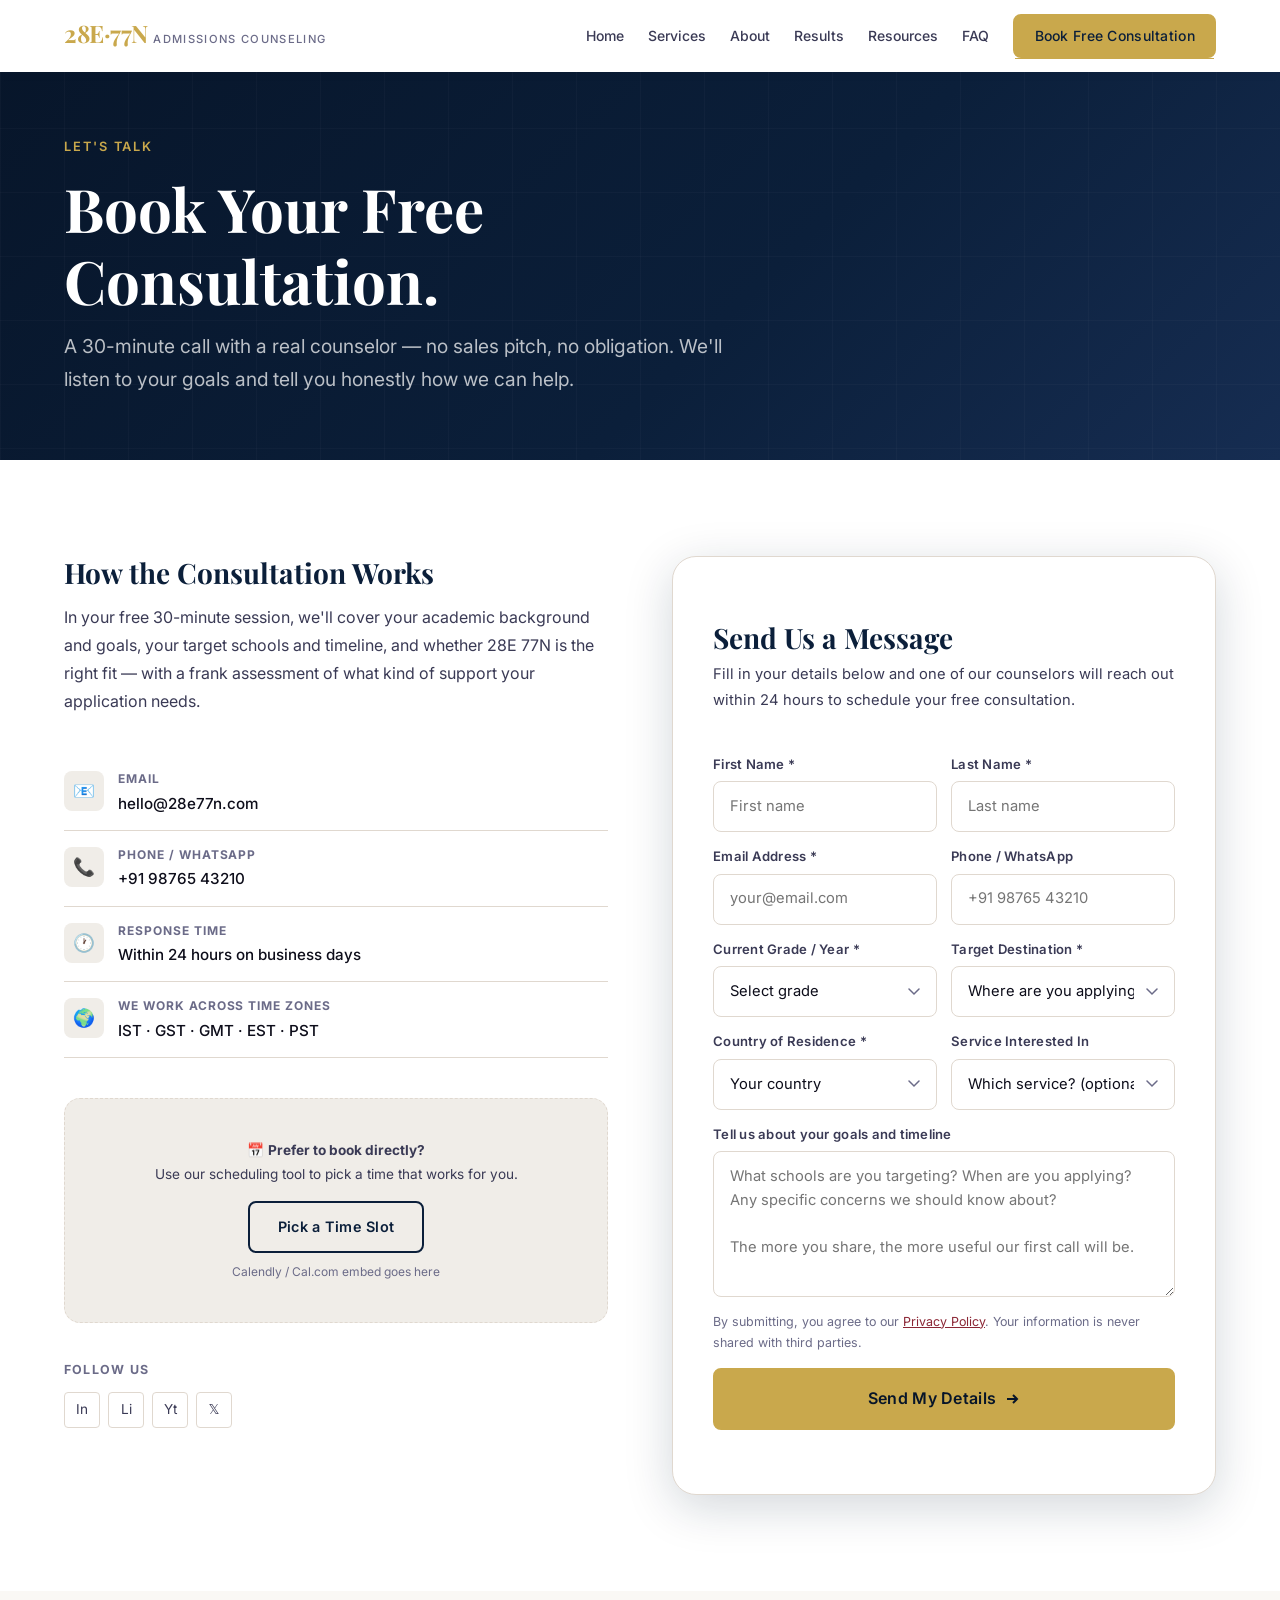
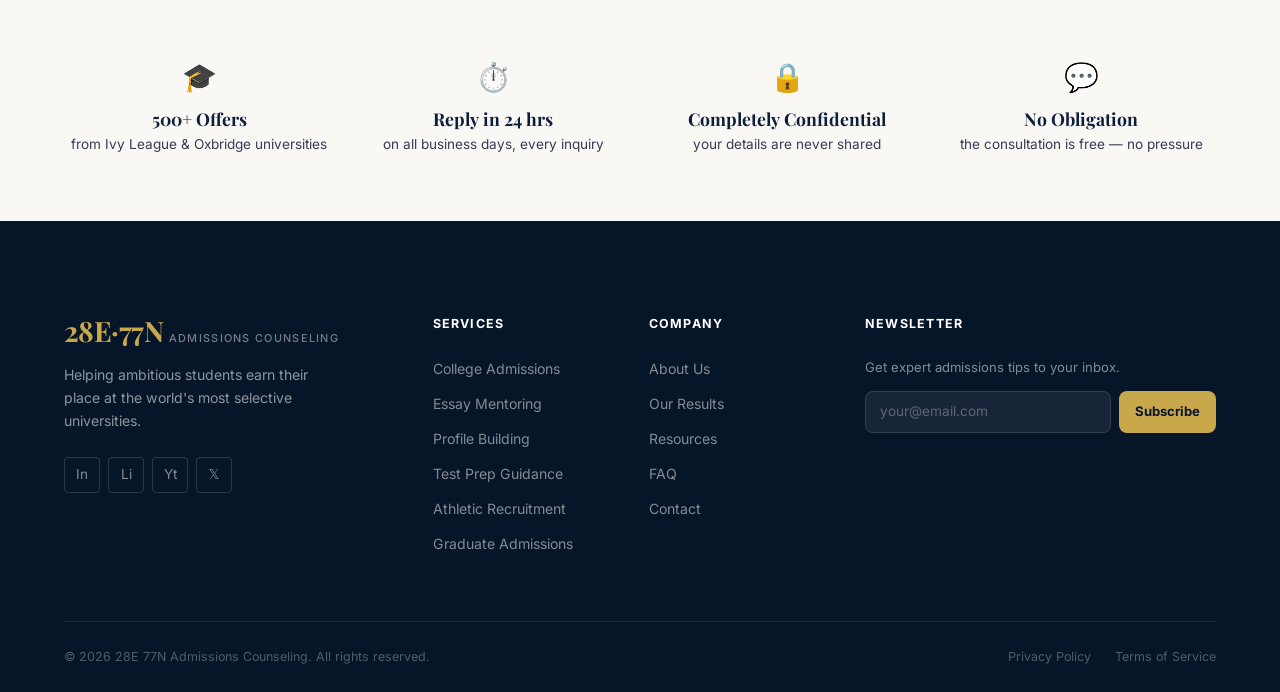
==== contact.html @ 32740130 "Initial build" ====
<!DOCTYPE html>
<html lang="en">
<head>
  <meta charset="UTF-8" />
  <meta name="viewport" content="width=device-width, initial-scale=1.0" />
  <title>Book a Consultation | 28E 77N Admissions Counseling</title>
  <meta name="description" content="Book a free 30-minute consultation with a 28E 77N counselor. Fill in your details and we'll be in touch within 24 hours." />
  <link rel="preconnect" href="https://fonts.googleapis.com" />
  <link rel="preconnect" href="https://fonts.gstatic.com" crossorigin />
  <link href="https://fonts.googleapis.com/css2?family=Playfair+Display:wght@400;500;600;700&family=Inter:wght@300;400;500;600;700&display=swap" rel="stylesheet" />
  <link rel="stylesheet" href="css/style.css" />
</head>
<body>

  <nav class="nav nav-light" role="navigation" aria-label="Main navigation">
    <div class="nav-inner">
      <a href="index.html" class="nav-logo" aria-label="28E 77N Home">
        <span class="nav-logo-mark">28E·77N</span>
        <span class="nav-logo-text" style="color: var(--text-light);">Admissions Counseling</span>
      </a>
      <ul class="nav-links" role="list">
        <li><a href="index.html"    style="color: var(--text-mid);">Home</a></li>
        <li><a href="services.html" style="color: var(--text-mid);">Services</a></li>
        <li><a href="about.html"    style="color: var(--text-mid);">About</a></li>
        <li><a href="results.html"  style="color: var(--text-mid);">Results</a></li>
        <li><a href="resources.html" style="color: var(--text-mid);">Resources</a></li>
        <li><a href="faq.html"      style="color: var(--text-mid);">FAQ</a></li>
        <li><a href="contact.html" class="btn btn-primary btn-sm nav-cta">Book Free Consultation</a></li>
      </ul>
      <button class="hamburger" aria-label="Toggle menu" aria-expanded="false" aria-controls="mobile-menu">
        <span style="background: var(--navy);"></span>
        <span style="background: var(--navy);"></span>
        <span style="background: var(--navy);"></span>
      </button>
    </div>
  </nav>

  <div class="mobile-menu" id="mobile-menu" role="dialog" aria-label="Mobile navigation">
    <a href="index.html">Home</a>
    <a href="services.html">Services</a>
    <a href="about.html">About Us</a>
    <a href="results.html">Results</a>
    <a href="resources.html">Resources</a>
    <a href="faq.html">FAQ</a>
    <a href="contact.html" class="btn btn-primary">Book Free Consultation</a>
  </div>

  <header class="page-hero">
    <div class="container">
      <div class="page-hero-content">
        <p class="eyebrow">Let's Talk</p>
        <h1>Book Your Free Consultation.</h1>
        <p class="lead">A 30-minute call with a real counselor — no sales pitch, no obligation. We'll listen to your goals and tell you honestly how we can help.</p>
      </div>
    </div>
  </header>

  <main>

    <section aria-label="Contact and booking">
      <div class="container">
        <div class="contact-layout">

          <!-- LEFT: Info -->
          <div class="contact-info reveal">
            <h3>How the Consultation Works</h3>
            <p>In your free 30-minute session, we'll cover your academic background and goals, your target schools and timeline, and whether 28E 77N is the right fit — with a frank assessment of what kind of support your application needs.</p>

            <div class="contact-detail">
              <div class="contact-detail-icon" aria-hidden="true">📧</div>
              <div class="contact-detail-body">
                <div class="contact-detail-label">Email</div>
                <!-- TODO: Replace with real email -->
                <div class="contact-detail-value">hello@28e77n.com</div>
              </div>
            </div>

            <div class="contact-detail">
              <div class="contact-detail-icon" aria-hidden="true">📞</div>
              <div class="contact-detail-body">
                <div class="contact-detail-label">Phone / WhatsApp</div>
                <!-- TODO: Replace with real phone -->
                <div class="contact-detail-value">+91 98765 43210</div>
              </div>
            </div>

            <div class="contact-detail">
              <div class="contact-detail-icon" aria-hidden="true">🕐</div>
              <div class="contact-detail-body">
                <div class="contact-detail-label">Response Time</div>
                <div class="contact-detail-value">Within 24 hours on business days</div>
              </div>
            </div>

            <div class="contact-detail">
              <div class="contact-detail-icon" aria-hidden="true">🌍</div>
              <div class="contact-detail-body">
                <div class="contact-detail-label">We Work Across Time Zones</div>
                <div class="contact-detail-value">IST · GST · GMT · EST · PST</div>
              </div>
            </div>

            <!-- Calendar placeholder -->
            <div class="contact-calendar">
              <p>📅 <strong>Prefer to book directly?</strong><br>Use our scheduling tool to pick a time that works for you.</p>
              <!-- TODO: Replace the button href with your Calendly or Cal.com link -->
              <a href="#" class="btn btn-outline-navy" onclick="alert('TODO: Wire up to Calendly or Cal.com');">Pick a Time Slot</a>
              <p style="font-size: 0.75rem; color: var(--text-light); margin-top: 0.5rem; margin-bottom: 0;">Calendly / Cal.com embed goes here</p>
            </div>

            <!-- Social Links -->
            <div style="margin-top: var(--space-lg);">
              <h6 style="font-size: 0.78rem; font-weight: 700; letter-spacing: 0.1em; text-transform: uppercase; color: var(--text-light); margin-bottom: var(--space-sm); font-family: var(--font-sans);">Follow Us</h6>
              <div style="display: flex; gap: 0.5rem;">
                <a href="#" aria-label="Instagram" style="width:36px;height:36px;border-radius:var(--radius-sm);border:1.5px solid var(--border);display:flex;align-items:center;justify-content:center;font-size:0.85rem;color:var(--text-mid);transition:all var(--transition);text-decoration:none;" onmouseover="this.style.background='var(--navy)';this.style.color='white';" onmouseout="this.style.background='';this.style.color='var(--text-mid)';">In</a>
                <a href="#" aria-label="LinkedIn"  style="width:36px;height:36px;border-radius:var(--radius-sm);border:1.5px solid var(--border);display:flex;align-items:center;justify-content:center;font-size:0.85rem;color:var(--text-mid);transition:all var(--transition);text-decoration:none;" onmouseover="this.style.background='var(--navy)';this.style.color='white';" onmouseout="this.style.background='';this.style.color='var(--text-mid)';">Li</a>
                <a href="#" aria-label="YouTube"   style="width:36px;height:36px;border-radius:var(--radius-sm);border:1.5px solid var(--border);display:flex;align-items:center;justify-content:center;font-size:0.85rem;color:var(--text-mid);transition:all var(--transition);text-decoration:none;" onmouseover="this.style.background='var(--navy)';this.style.color='white';" onmouseout="this.style.background='';this.style.color='var(--text-mid)';">Yt</a>
                <a href="#" aria-label="Twitter/X" style="width:36px;height:36px;border-radius:var(--radius-sm);border:1.5px solid var(--border);display:flex;align-items:center;justify-content:center;font-size:0.85rem;color:var(--text-mid);transition:all var(--transition);text-decoration:none;" onmouseover="this.style.background='var(--navy)';this.style.color='white';" onmouseout="this.style.background='';this.style.color='var(--text-mid)';">𝕏</a>
              </div>
            </div>
          </div>

          <!-- RIGHT: Form -->
          <div class="contact-form-card reveal reveal-delay-1">
            <h3>Send Us a Message</h3>
            <p>Fill in your details below and one of our counselors will reach out within 24 hours to schedule your free consultation.</p>

            <!-- TODO: To make this form work, change the action to your Formspree URL:
                 action="https://formspree.io/f/YOUR_FORM_ID"
                 and keep method="POST". Add the Formspree script or use their AJAX API. -->
            <form class="form-grid contact-form" action="#" method="POST" novalidate aria-label="Contact form">

              <div class="form-group">
                <label class="form-label" for="cf-fname">First Name <span aria-hidden="true">*</span></label>
                <input class="form-input" type="text" id="cf-fname" name="first_name" placeholder="First name" required autocomplete="given-name" />
              </div>

              <div class="form-group">
                <label class="form-label" for="cf-lname">Last Name <span aria-hidden="true">*</span></label>
                <input class="form-input" type="text" id="cf-lname" name="last_name" placeholder="Last name" required autocomplete="family-name" />
              </div>

              <div class="form-group">
                <label class="form-label" for="cf-email">Email Address <span aria-hidden="true">*</span></label>
                <input class="form-input" type="email" id="cf-email" name="email" placeholder="your@email.com" required autocomplete="email" />
              </div>

              <div class="form-group">
                <label class="form-label" for="cf-phone">Phone / WhatsApp</label>
                <input class="form-input" type="tel" id="cf-phone" name="phone" placeholder="+91 98765 43210" autocomplete="tel" />
              </div>

              <div class="form-group">
                <label class="form-label" for="cf-grade">Current Grade / Year <span aria-hidden="true">*</span></label>
                <select class="form-select" id="cf-grade" name="grade" required>
                  <option value="" disabled selected>Select grade</option>
                  <option>Grade 9</option>
                  <option>Grade 10</option>
                  <option>Grade 11</option>
                  <option>Grade 12</option>
                  <option>Gap Year</option>
                  <option>Undergraduate (applying to graduate school)</option>
                  <option>Working Professional</option>
                </select>
              </div>

              <div class="form-group">
                <label class="form-label" for="cf-destination">Target Destination <span aria-hidden="true">*</span></label>
                <select class="form-select" id="cf-destination" name="destination" required>
                  <option value="" disabled selected>Where are you applying?</option>
                  <option>United States</option>
                  <option>United Kingdom</option>
                  <option>Both US &amp; UK</option>
                  <option>Canada</option>
                  <option>Europe</option>
                  <option>Not sure yet</option>
                </select>
              </div>

              <div class="form-group">
                <label class="form-label" for="cf-country">Country of Residence <span aria-hidden="true">*</span></label>
                <select class="form-select" id="cf-country" name="country" required>
                  <option value="" disabled selected>Your country</option>
                  <option>India</option>
                  <option>United Arab Emirates</option>
                  <option>Saudi Arabia</option>
                  <option>Qatar</option>
                  <option>Kuwait</option>
                  <option>Singapore</option>
                  <option>Nigeria</option>
                  <option>Kenya</option>
                  <option>United Kingdom</option>
                  <option>United States</option>
                  <option>Other</option>
                </select>
              </div>

              <div class="form-group">
                <label class="form-label" for="cf-service">Service Interested In</label>
                <select class="form-select" id="cf-service" name="service">
                  <option value="" disabled selected>Which service? (optional)</option>
                  <option>Full-Cycle Admissions Counseling</option>
                  <option>Essay Mentoring</option>
                  <option>Profile &amp; Extracurricular Building</option>
                  <option>Test Prep Guidance</option>
                  <option>Athletic Recruitment</option>
                  <option>Graduate School Admissions</option>
                  <option>Not sure — need advice</option>
                </select>
              </div>

              <div class="form-group full-width">
                <label class="form-label" for="cf-message">Tell us about your goals and timeline</label>
                <textarea class="form-textarea" id="cf-message" name="message" placeholder="What schools are you targeting? When are you applying? Any specific concerns we should know about?&#10;&#10;The more you share, the more useful our first call will be." rows="5"></textarea>
              </div>

              <p class="form-note full-width">
                By submitting, you agree to our <a href="#">Privacy Policy</a>. Your information is never shared with third parties.
              </p>

              <div class="form-submit full-width">
                <button type="submit" class="btn btn-primary btn-lg" style="width: 100%; justify-content: center;">
                  Send My Details
                  <svg viewBox="0 0 16 16" fill="none" stroke="currentColor" stroke-width="2" aria-hidden="true"><path d="M3 8h10M9 4l4 4-4 4"/></svg>
                </button>
              </div>

            </form>
          </div>

        </div>
      </div>
    </section>

    <!-- Trust strip below form -->
    <section class="bg-cream" style="padding-block: var(--space-xl);" aria-label="Trust indicators">
      <div class="container">
        <div style="display: grid; grid-template-columns: repeat(auto-fit, minmax(200px, 1fr)); gap: var(--space-md); text-align: center;">
          <div>
            <div style="font-size: 1.75rem; margin-bottom: 0.5rem;">🎓</div>
            <h5 style="color: var(--navy); margin-bottom: 0.25rem;">500+ Offers</h5>
            <p style="font-size: 0.85rem;">from Ivy League &amp; Oxbridge universities</p>
          </div>
          <div>
            <div style="font-size: 1.75rem; margin-bottom: 0.5rem;">⏱️</div>
            <h5 style="color: var(--navy); margin-bottom: 0.25rem;">Reply in 24 hrs</h5>
            <p style="font-size: 0.85rem;">on all business days, every inquiry</p>
          </div>
          <div>
            <div style="font-size: 1.75rem; margin-bottom: 0.5rem;">🔒</div>
            <h5 style="color: var(--navy); margin-bottom: 0.25rem;">Completely Confidential</h5>
            <p style="font-size: 0.85rem;">your details are never shared</p>
          </div>
          <div>
            <div style="font-size: 1.75rem; margin-bottom: 0.5rem;">💬</div>
            <h5 style="color: var(--navy); margin-bottom: 0.25rem;">No Obligation</h5>
            <p style="font-size: 0.85rem;">the consultation is free — no pressure</p>
          </div>
        </div>
      </div>
    </section>

  </main>

  <footer class="footer" role="contentinfo">
    <div class="container">
      <div class="footer-main">
        <div class="footer-brand">
          <div class="footer-logo">
            <span class="nav-logo-mark">28E·77N</span>
            <span class="nav-logo-text">Admissions Counseling</span>
          </div>
          <p class="footer-tagline">Helping ambitious students earn their place at the world's most selective universities.</p>
          <div class="footer-social">
            <a href="#" class="footer-social-link" aria-label="Instagram">In</a>
            <a href="#" class="footer-social-link" aria-label="LinkedIn">Li</a>
            <a href="#" class="footer-social-link" aria-label="YouTube">Yt</a>
            <a href="#" class="footer-social-link" aria-label="Twitter/X">𝕏</a>
          </div>
        </div>
        <div class="footer-col">
          <h6>Services</h6>
          <ul>
            <li><a href="services.html#admissions">College Admissions</a></li>
            <li><a href="services.html#essays">Essay Mentoring</a></li>
            <li><a href="services.html#profile">Profile Building</a></li>
            <li><a href="services.html#test-prep">Test Prep Guidance</a></li>
            <li><a href="services.html#athletic">Athletic Recruitment</a></li>
            <li><a href="services.html#graduate">Graduate Admissions</a></li>
          </ul>
        </div>
        <div class="footer-col">
          <h6>Company</h6>
          <ul>
            <li><a href="about.html">About Us</a></li>
            <li><a href="results.html">Our Results</a></li>
            <li><a href="resources.html">Resources</a></li>
            <li><a href="faq.html">FAQ</a></li>
            <li><a href="contact.html">Contact</a></li>
          </ul>
        </div>
        <div class="footer-col">
          <h6>Newsletter</h6>
          <div class="footer-newsletter">
            <p>Get expert admissions tips to your inbox.</p>
            <form class="newsletter-form" aria-label="Newsletter signup">
              <input class="newsletter-input" type="email" placeholder="your@email.com" aria-label="Email for newsletter" required />
              <button type="submit" class="newsletter-btn">Subscribe</button>
            </form>
          </div>
        </div>
      </div>
      <div class="footer-bottom">
        <p class="footer-copyright">© 2026 28E 77N Admissions Counseling. All rights reserved.</p>
        <div class="footer-legal"><a href="#">Privacy Policy</a><a href="#">Terms of Service</a></div>
      </div>
    </div>
  </footer>

  <script src="js/main.js" defer></script>
</body>
</html>
---- css/style.css ----
/* ============================================================
   28E 77N — Design System & Global Styles
   ============================================================ */

/* === 1. Custom Properties === */
:root {
  --navy:        #0B1F3A;
  --navy-light:  #162D52;
  --navy-dark:   #071529;
  --maroon:      #8B2635;
  --maroon-light:#A63245;
  --gold:        #C9A84C;
  --gold-light:  #E0C270;
  --gold-dark:   #A8893A;
  --cream:       #FAF8F5;
  --warm-gray:   #F0EDE8;
  --border:      #E0D8CF;
  --text-dark:   #0D0D1A;
  --text-mid:    #3A3A55;
  --text-light:  #6B6B88;
  --white:       #FFFFFF;

  --font-serif: 'Playfair Display', Georgia, 'Times New Roman', serif;
  --font-sans:  'Inter', system-ui, -apple-system, sans-serif;

  --space-2xs: 0.25rem;
  --space-xs:  0.5rem;
  --space-sm:  0.875rem;
  --space-md:  1.5rem;
  --space-lg:  2.5rem;
  --space-xl:  4rem;
  --space-2xl: 6rem;
  --space-3xl: 8rem;

  --radius-sm: 4px;
  --radius-md: 8px;
  --radius-lg: 16px;
  --radius-xl: 24px;

  --shadow-sm:  0 2px 8px rgba(11,31,58,0.08);
  --shadow-md:  0 4px 24px rgba(11,31,58,0.12);
  --shadow-lg:  0 12px 48px rgba(11,31,58,0.18);
  --shadow-xl:  0 24px 64px rgba(11,31,58,0.24);

  --transition:      0.25s ease;
  --transition-slow: 0.4s ease;

  --nav-height: 72px;
  --container: 1200px;
  --container-padding: 1.5rem;
}

/* === 2. Reset & Base === */
*, *::before, *::after {
  box-sizing: border-box;
  margin: 0;
  padding: 0;
}

html {
  scroll-behavior: smooth;
  font-size: 16px;
  -webkit-text-size-adjust: 100%;
}

body {
  font-family: var(--font-sans);
  color: var(--text-dark);
  background: var(--white);
  line-height: 1.6;
  overflow-x: hidden;
}

img {
  max-width: 100%;
  height: auto;
  display: block;
}

a {
  color: inherit;
  text-decoration: none;
}

ul, ol { list-style: none; }

button, input, textarea, select {
  font: inherit;
  border: none;
  outline: none;
  background: none;
  cursor: pointer;
}

/* === 3. Typography === */
h1, h2, h3, h4, h5, h6 {
  font-family: var(--font-serif);
  line-height: 1.2;
  font-weight: 700;
  color: var(--navy);
}

h1 { font-size: clamp(2.2rem, 5vw, 3.75rem); }
h2 { font-size: clamp(1.8rem, 3.5vw, 2.75rem); }
h3 { font-size: clamp(1.3rem, 2.5vw, 1.75rem); }
h4 { font-size: clamp(1.1rem, 2vw, 1.375rem); }
h5 { font-size: 1.1rem; }
h6 { font-size: 0.95rem; }

p {
  color: var(--text-mid);
  line-height: 1.75;
}

.lead {
  font-size: clamp(1.05rem, 2vw, 1.2rem);
  line-height: 1.7;
}

.eyebrow {
  font-family: var(--font-sans);
  font-size: 0.8rem;
  font-weight: 600;
  letter-spacing: 0.15em;
  text-transform: uppercase;
  color: var(--gold);
}

/* === 4. Layout === */
.container {
  width: 100%;
  max-width: var(--container);
  margin-inline: auto;
  padding-inline: var(--container-padding);
}

section {
  padding-block: var(--space-2xl);
}

.section-header {
  text-align: center;
  max-width: 680px;
  margin-inline: auto;
  margin-bottom: var(--space-xl);
}

.section-header .eyebrow {
  margin-bottom: var(--space-xs);
}

.section-header h2 {
  margin-bottom: var(--space-sm);
}

.section-header p {
  font-size: 1.05rem;
}

.bg-cream   { background: var(--cream); }
.bg-navy    { background: var(--navy); }
.bg-warm    { background: var(--warm-gray); }
.text-white { color: var(--white) !important; }
.text-gold  { color: var(--gold); }

/* === 5. Navigation === */
.nav {
  position: fixed;
  top: 0;
  left: 0;
  right: 0;
  z-index: 1000;
  height: var(--nav-height);
  display: flex;
  align-items: center;
  background: transparent;
  transition: background var(--transition), box-shadow var(--transition);
}

.nav.scrolled {
  background: rgba(11, 31, 58, 0.97);
  backdrop-filter: blur(12px);
  box-shadow: 0 1px 0 rgba(201,168,76,0.2);
}

.nav.nav-light {
  background: var(--white);
  box-shadow: var(--shadow-sm);
}

.nav.nav-light .nav-logo-text,
.nav.nav-light .nav-links a {
  color: var(--navy);
}

.nav.nav-light .nav-logo-mark { color: var(--gold); }

.nav-inner {
  display: flex;
  align-items: center;
  justify-content: space-between;
  width: 100%;
  max-width: var(--container);
  margin-inline: auto;
  padding-inline: var(--container-padding);
}

.nav-logo {
  display: flex;
  align-items: baseline;
  gap: 0.35rem;
  text-decoration: none;
}

.nav-logo-mark {
  font-family: var(--font-serif);
  font-size: 1.5rem;
  font-weight: 700;
  color: var(--gold);
  letter-spacing: -0.02em;
  line-height: 1;
}

.nav-logo-text {
  font-family: var(--font-sans);
  font-size: 0.7rem;
  font-weight: 500;
  letter-spacing: 0.12em;
  text-transform: uppercase;
  color: rgba(255,255,255,0.7);
  padding-bottom: 2px;
}

.nav-links {
  display: flex;
  align-items: center;
  gap: var(--space-md);
}

.nav-links a {
  font-size: 0.875rem;
  font-weight: 500;
  color: rgba(255,255,255,0.85);
  transition: color var(--transition);
  position: relative;
}

.nav-links a::after {
  content: '';
  position: absolute;
  bottom: -3px;
  left: 0;
  right: 0;
  height: 1px;
  background: var(--gold);
  transform: scaleX(0);
  transition: transform var(--transition);
}

.nav-links a:hover,
.nav-links a.active {
  color: var(--gold);
}

.nav-links a:hover::after,
.nav-links a.active::after {
  transform: scaleX(1);
}

.nav-cta {
  display: none;
}

@media (min-width: 1024px) {
  .nav-cta { display: inline-flex; }
}

.hamburger {
  display: flex;
  flex-direction: column;
  gap: 5px;
  padding: 8px;
  cursor: pointer;
  background: none;
  border: none;
}

.hamburger span {
  display: block;
  width: 24px;
  height: 2px;
  background: var(--white);
  border-radius: 2px;
  transition: var(--transition);
}

.nav.nav-light .hamburger span { background: var(--navy); }

.hamburger.open span:nth-child(1) { transform: translateY(7px) rotate(45deg); }
.hamburger.open span:nth-child(2) { opacity: 0; }
.hamburger.open span:nth-child(3) { transform: translateY(-7px) rotate(-45deg); }

.mobile-menu {
  display: none;
  position: fixed;
  top: var(--nav-height);
  left: 0;
  right: 0;
  background: var(--navy-dark);
  padding: var(--space-md) var(--container-padding) var(--space-lg);
  z-index: 999;
  border-top: 1px solid rgba(201,168,76,0.2);
}

.mobile-menu.open { display: block; }

.mobile-menu a {
  display: block;
  font-size: 1rem;
  font-weight: 500;
  color: rgba(255,255,255,0.85);
  padding: 0.85rem 0;
  border-bottom: 1px solid rgba(255,255,255,0.07);
  transition: color var(--transition);
}

.mobile-menu a:hover { color: var(--gold); }

.mobile-menu .btn { margin-top: var(--space-md); width: 100%; justify-content: center; }

@media (min-width: 1024px) {
  .hamburger { display: none; }
  .mobile-menu { display: none !important; }
}

/* === 6. Buttons === */
.btn {
  display: inline-flex;
  align-items: center;
  gap: 0.5rem;
  padding: 0.8rem 1.75rem;
  border-radius: var(--radius-md);
  font-size: 0.9rem;
  font-weight: 600;
  font-family: var(--font-sans);
  letter-spacing: 0.02em;
  transition: all var(--transition);
  cursor: pointer;
  text-decoration: none;
  border: 2px solid transparent;
  white-space: nowrap;
}

.btn-primary {
  background: var(--gold);
  color: var(--navy-dark);
  border-color: var(--gold);
}

.btn-primary:hover {
  background: var(--gold-light);
  border-color: var(--gold-light);
  transform: translateY(-1px);
  box-shadow: 0 8px 24px rgba(201,168,76,0.35);
}

.btn-secondary {
  background: var(--maroon);
  color: var(--white);
  border-color: var(--maroon);
}

.btn-secondary:hover {
  background: var(--maroon-light);
  border-color: var(--maroon-light);
  transform: translateY(-1px);
  box-shadow: 0 8px 24px rgba(139,38,53,0.35);
}

.btn-outline {
  background: transparent;
  color: var(--white);
  border-color: rgba(255,255,255,0.5);
}

.btn-outline:hover {
  border-color: var(--white);
  background: rgba(255,255,255,0.08);
}

.btn-outline-navy {
  background: transparent;
  color: var(--navy);
  border-color: var(--navy);
}

.btn-outline-navy:hover {
  background: var(--navy);
  color: var(--white);
}

.btn-outline-gold {
  background: transparent;
  color: var(--gold);
  border-color: var(--gold);
}

.btn-outline-gold:hover {
  background: var(--gold);
  color: var(--navy-dark);
}

.btn-sm {
  padding: 0.55rem 1.2rem;
  font-size: 0.82rem;
}

.btn-lg {
  padding: 1rem 2.25rem;
  font-size: 1rem;
}

.btn svg {
  width: 1em;
  height: 1em;
  flex-shrink: 0;
  transition: transform var(--transition);
}

.btn:hover svg { transform: translateX(3px); }

/* === 7. Hero === */
.hero {
  position: relative;
  min-height: 100vh;
  display: flex;
  align-items: center;
  background: var(--navy);
  overflow: hidden;
  padding-top: var(--nav-height);
}

.hero-bg {
  position: absolute;
  inset: 0;
  background:
    radial-gradient(ellipse 80% 60% at 70% 40%, rgba(139,38,53,0.18) 0%, transparent 60%),
    radial-gradient(ellipse 60% 80% at 10% 80%, rgba(201,168,76,0.08) 0%, transparent 50%),
    linear-gradient(135deg, #071529 0%, #0B1F3A 50%, #162D52 100%);
}

.hero-grid {
  position: absolute;
  inset: 0;
  background-image:
    linear-gradient(rgba(255,255,255,0.03) 1px, transparent 1px),
    linear-gradient(90deg, rgba(255,255,255,0.03) 1px, transparent 1px);
  background-size: 64px 64px;
  mask-image: radial-gradient(ellipse at 50% 50%, black 30%, transparent 80%);
}

.hero-content {
  position: relative;
  z-index: 2;
  max-width: var(--container);
  margin-inline: auto;
  padding-inline: var(--container-padding);
  padding-block: var(--space-xl);
  display: grid;
  grid-template-columns: 1fr;
  gap: var(--space-xl);
  align-items: center;
}

@media (min-width: 1024px) {
  .hero-content {
    grid-template-columns: 1fr 1fr;
    gap: var(--space-2xl);
  }
}

.hero-text .eyebrow {
  margin-bottom: var(--space-md);
}

.hero-text h1 {
  color: var(--white);
  margin-bottom: var(--space-md);
  font-size: clamp(2.4rem, 5.5vw, 4rem);
}

.hero-text h1 em {
  color: var(--gold);
  font-style: normal;
}

.hero-text .lead {
  color: rgba(255,255,255,0.78);
  margin-bottom: var(--space-lg);
  max-width: 520px;
}

.hero-actions {
  display: flex;
  flex-wrap: wrap;
  gap: var(--space-sm);
  align-items: center;
}

.hero-visual {
  position: relative;
  display: none;
}

@media (min-width: 1024px) {
  .hero-visual { display: block; }
}

.hero-card-stack {
  position: relative;
}

.hero-main-img {
  border-radius: var(--radius-lg);
  overflow: hidden;
  box-shadow: var(--shadow-xl);
  aspect-ratio: 4/5;
}

.hero-main-img img {
  width: 100%;
  height: 100%;
  object-fit: cover;
}

.hero-badge {
  position: absolute;
  background: var(--white);
  border-radius: var(--radius-md);
  padding: 1rem 1.25rem;
  box-shadow: var(--shadow-lg);
  display: flex;
  align-items: center;
  gap: 0.75rem;
}

.hero-badge-1 { bottom: -1.5rem; left: -2rem; }
.hero-badge-2 { top: 2rem; right: -2rem; }

.hero-badge-icon {
  font-size: 1.75rem;
  line-height: 1;
}

.hero-badge-label {
  font-size: 0.7rem;
  color: var(--text-light);
  font-weight: 500;
}

.hero-badge-value {
  font-size: 1.1rem;
  font-weight: 700;
  color: var(--navy);
  font-family: var(--font-serif);
  line-height: 1.2;
}

.hero-scroll {
  position: absolute;
  bottom: 2rem;
  left: 50%;
  transform: translateX(-50%);
  display: flex;
  flex-direction: column;
  align-items: center;
  gap: 0.5rem;
  color: rgba(255,255,255,0.4);
  font-size: 0.75rem;
  letter-spacing: 0.1em;
  text-transform: uppercase;
  animation: bounce 2s infinite;
}

.hero-scroll::after {
  content: '';
  width: 1px;
  height: 40px;
  background: linear-gradient(to bottom, rgba(255,255,255,0.3), transparent);
}

@keyframes bounce {
  0%, 100% { transform: translateX(-50%) translateY(0); }
  50%       { transform: translateX(-50%) translateY(6px); }
}

/* === 8. Trust Bar === */
.trust-bar {
  padding-block: var(--space-lg);
  background: var(--white);
  border-bottom: 1px solid var(--border);
  overflow: hidden;
}

.trust-bar-inner {
  max-width: var(--container);
  margin-inline: auto;
  padding-inline: var(--container-padding);
}

.trust-bar-label {
  text-align: center;
  font-size: 0.75rem;
  font-weight: 600;
  letter-spacing: 0.12em;
  text-transform: uppercase;
  color: var(--text-light);
  margin-bottom: var(--space-md);
}

.trust-logos {
  display: flex;
  flex-wrap: wrap;
  gap: 0.5rem 2rem;
  justify-content: center;
  align-items: center;
}

.trust-uni {
  font-family: var(--font-serif);
  font-size: 0.95rem;
  font-weight: 700;
  color: var(--text-light);
  transition: color var(--transition);
  opacity: 0.6;
  letter-spacing: 0.02em;
}

.trust-uni:hover { opacity: 1; color: var(--navy); }

/* === 9. Stats Strip === */
.stats-strip {
  padding-block: var(--space-xl);
  background: var(--navy);
}

.stats-grid {
  display: grid;
  grid-template-columns: repeat(2, 1fr);
  gap: var(--space-lg);
}

@media (min-width: 768px) {
  .stats-grid { grid-template-columns: repeat(4, 1fr); }
}

.stat-item {
  text-align: center;
  padding: var(--space-md);
  border-right: 1px solid rgba(255,255,255,0.1);
}

.stat-item:last-child { border-right: none; }

@media (max-width: 767px) {
  .stat-item:nth-child(even) { border-right: none; }
  .stat-item:nth-child(1),
  .stat-item:nth-child(2) { border-bottom: 1px solid rgba(255,255,255,0.1); padding-bottom: var(--space-lg); }
}

.stat-number {
  font-family: var(--font-serif);
  font-size: clamp(2.2rem, 4vw, 3rem);
  font-weight: 700;
  color: var(--gold);
  line-height: 1;
  margin-bottom: 0.4rem;
}

.stat-label {
  font-size: 0.85rem;
  color: rgba(255,255,255,0.65);
  font-weight: 500;
}

/* === 10. Services === */
.services-grid {
  display: grid;
  grid-template-columns: 1fr;
  gap: var(--space-md);
}

@media (min-width: 640px)  { .services-grid { grid-template-columns: repeat(2, 1fr); } }
@media (min-width: 1024px) { .services-grid { grid-template-columns: repeat(3, 1fr); } }

.service-card {
  background: var(--white);
  border: 1px solid var(--border);
  border-radius: var(--radius-lg);
  padding: var(--space-lg) var(--space-md);
  transition: all var(--transition);
  position: relative;
  overflow: hidden;
}

.service-card::before {
  content: '';
  position: absolute;
  top: 0;
  left: 0;
  right: 0;
  height: 3px;
  background: linear-gradient(90deg, var(--maroon), var(--gold));
  transform: scaleX(0);
  transition: transform var(--transition);
}

.service-card:hover {
  box-shadow: var(--shadow-lg);
  transform: translateY(-4px);
  border-color: transparent;
}

.service-card:hover::before { transform: scaleX(1); }

.service-icon {
  width: 52px;
  height: 52px;
  border-radius: var(--radius-md);
  background: linear-gradient(135deg, var(--navy), var(--navy-light));
  display: flex;
  align-items: center;
  justify-content: center;
  margin-bottom: var(--space-md);
  font-size: 1.4rem;
}

.service-card h3 {
  font-size: 1.15rem;
  margin-bottom: 0.5rem;
  color: var(--navy);
}

.service-card p {
  font-size: 0.9rem;
  line-height: 1.65;
  margin-bottom: var(--space-sm);
}

.service-link {
  font-size: 0.85rem;
  font-weight: 600;
  color: var(--maroon);
  display: inline-flex;
  align-items: center;
  gap: 0.35rem;
  transition: gap var(--transition);
}

.service-link:hover { gap: 0.6rem; }

/* === 11. Why Us === */
.why-us {
  background: var(--cream);
}

.why-grid {
  display: grid;
  grid-template-columns: 1fr;
  gap: var(--space-md);
  align-items: start;
}

@media (min-width: 1024px) {
  .why-grid {
    grid-template-columns: 1fr 1fr;
    gap: var(--space-xl);
    align-items: center;
  }
}

.why-visual {
  position: relative;
  border-radius: var(--radius-xl);
  overflow: hidden;
  aspect-ratio: 4/3;
}

.why-visual img {
  width: 100%;
  height: 100%;
  object-fit: cover;
}

.why-visual-badge {
  position: absolute;
  bottom: 1.5rem;
  left: 1.5rem;
  right: 1.5rem;
  background: rgba(11,31,58,0.88);
  backdrop-filter: blur(8px);
  border-radius: var(--radius-md);
  padding: 1rem 1.25rem;
  border: 1px solid rgba(201,168,76,0.3);
}

.why-visual-badge p {
  color: rgba(255,255,255,0.85);
  font-size: 0.85rem;
  font-style: italic;
  margin-bottom: 0.25rem;
}

.why-visual-badge strong {
  color: var(--gold);
  font-size: 0.8rem;
  font-style: normal;
}

.why-points {
  display: flex;
  flex-direction: column;
  gap: var(--space-md);
}

.why-point {
  display: flex;
  gap: var(--space-md);
  align-items: flex-start;
}

.why-point-icon {
  flex-shrink: 0;
  width: 48px;
  height: 48px;
  border-radius: var(--radius-md);
  background: var(--gold);
  display: flex;
  align-items: center;
  justify-content: center;
  font-size: 1.25rem;
  margin-top: 2px;
}

.why-point-body h4 {
  margin-bottom: 0.35rem;
  color: var(--navy);
}

.why-point-body p {
  font-size: 0.92rem;
}

/* === 12. Testimonials === */
.testimonials-grid {
  display: grid;
  grid-template-columns: 1fr;
  gap: var(--space-md);
}

@media (min-width: 768px) {
  .testimonials-grid { grid-template-columns: repeat(2, 1fr); }
}

@media (min-width: 1024px) {
  .testimonials-grid { grid-template-columns: repeat(3, 1fr); }
}

.testimonial-card {
  background: var(--white);
  border-radius: var(--radius-lg);
  padding: var(--space-lg) var(--space-md);
  border: 1px solid var(--border);
  display: flex;
  flex-direction: column;
  gap: var(--space-md);
  transition: box-shadow var(--transition);
}

.testimonial-card:hover { box-shadow: var(--shadow-md); }

.testimonial-stars {
  display: flex;
  gap: 2px;
  color: var(--gold);
  font-size: 0.9rem;
}

.testimonial-quote {
  font-family: var(--font-serif);
  font-size: 1.05rem;
  line-height: 1.7;
  color: var(--text-dark);
  font-style: italic;
  flex: 1;
}

.testimonial-quote::before { content: '\201C'; }
.testimonial-quote::after  { content: '\201D'; }

.testimonial-author {
  display: flex;
  align-items: center;
  gap: var(--space-sm);
  border-top: 1px solid var(--border);
  padding-top: var(--space-md);
}

.testimonial-avatar {
  width: 48px;
  height: 48px;
  border-radius: 50%;
  object-fit: cover;
  flex-shrink: 0;
}

.testimonial-author-name {
  font-weight: 700;
  font-size: 0.9rem;
  color: var(--navy);
}

.testimonial-author-detail {
  font-size: 0.8rem;
  color: var(--text-light);
}

.testimonial-uni-badge {
  margin-left: auto;
  background: var(--warm-gray);
  border-radius: var(--radius-sm);
  padding: 0.3rem 0.6rem;
  font-size: 0.72rem;
  font-weight: 700;
  color: var(--navy);
  text-align: center;
  white-space: nowrap;
}

/* === 13. Team Cards === */
.team-grid {
  display: grid;
  grid-template-columns: repeat(2, 1fr);
  gap: var(--space-md);
}

@media (min-width: 768px) {
  .team-grid { grid-template-columns: repeat(2, 1fr); }
}

@media (min-width: 1024px) {
  .team-grid { grid-template-columns: repeat(4, 1fr); }
}

.team-card {
  text-align: center;
  transition: transform var(--transition);
}

.team-card:hover { transform: translateY(-4px); }

.team-photo {
  width: 100%;
  aspect-ratio: 1;
  border-radius: var(--radius-lg);
  object-fit: cover;
  margin-bottom: var(--space-sm);
  filter: grayscale(20%);
  transition: filter var(--transition);
}

.team-card:hover .team-photo { filter: grayscale(0%); }

.team-name {
  font-family: var(--font-serif);
  font-size: 1rem;
  color: var(--navy);
  margin-bottom: 0.2rem;
}

.team-role {
  font-size: 0.78rem;
  color: var(--maroon);
  font-weight: 600;
  text-transform: uppercase;
  letter-spacing: 0.05em;
  margin-bottom: 0.2rem;
}

.team-credential {
  font-size: 0.8rem;
  color: var(--text-light);
}

/* === 14. Blog / Resource Cards === */
.blog-grid {
  display: grid;
  grid-template-columns: 1fr;
  gap: var(--space-md);
}

@media (min-width: 640px)  { .blog-grid { grid-template-columns: repeat(2, 1fr); } }
@media (min-width: 1024px) { .blog-grid { grid-template-columns: repeat(3, 1fr); } }

.blog-grid.blog-grid-4 {
  grid-template-columns: 1fr;
}

@media (min-width: 640px)  { .blog-grid.blog-grid-4 { grid-template-columns: repeat(2, 1fr); } }
@media (min-width: 1024px) { .blog-grid.blog-grid-4 { grid-template-columns: repeat(4, 1fr); } }

.article-card {
  background: var(--white);
  border-radius: var(--radius-lg);
  overflow: hidden;
  border: 1px solid var(--border);
  display: flex;
  flex-direction: column;
  transition: all var(--transition);
}

.article-card:hover {
  box-shadow: var(--shadow-lg);
  transform: translateY(-3px);
}

.article-img {
  aspect-ratio: 16/9;
  overflow: hidden;
}

.article-img img {
  width: 100%;
  height: 100%;
  object-fit: cover;
  transition: transform var(--transition-slow);
}

.article-card:hover .article-img img { transform: scale(1.04); }

.article-body {
  padding: var(--space-md);
  display: flex;
  flex-direction: column;
  flex: 1;
}

.article-meta {
  display: flex;
  align-items: center;
  gap: var(--space-sm);
  margin-bottom: var(--space-xs);
}

.article-tag {
  display: inline-block;
  background: var(--warm-gray);
  color: var(--maroon);
  font-size: 0.7rem;
  font-weight: 700;
  letter-spacing: 0.06em;
  text-transform: uppercase;
  padding: 0.2rem 0.55rem;
  border-radius: var(--radius-sm);
}

.article-date {
  font-size: 0.78rem;
  color: var(--text-light);
}

.article-title {
  font-family: var(--font-serif);
  font-size: 1.05rem;
  color: var(--navy);
  margin-bottom: 0.5rem;
  line-height: 1.4;
  transition: color var(--transition);
}

.article-card:hover .article-title { color: var(--maroon); }

.article-excerpt {
  font-size: 0.875rem;
  color: var(--text-mid);
  line-height: 1.6;
  flex: 1;
  margin-bottom: var(--space-sm);
}

.article-read-more {
  font-size: 0.82rem;
  font-weight: 600;
  color: var(--maroon);
  display: inline-flex;
  align-items: center;
  gap: 0.3rem;
  transition: gap var(--transition);
  margin-top: auto;
}

.article-read-more:hover { gap: 0.55rem; }

/* === 15. CTA Banner === */
.cta-banner {
  background: linear-gradient(135deg, var(--navy-dark) 0%, var(--navy) 50%, var(--navy-light) 100%);
  position: relative;
  overflow: hidden;
  padding-block: var(--space-3xl);
}

.cta-banner::before {
  content: '';
  position: absolute;
  inset: 0;
  background: radial-gradient(ellipse 60% 80% at 80% 50%, rgba(139,38,53,0.2) 0%, transparent 60%);
}

.cta-banner-inner {
  position: relative;
  z-index: 2;
  text-align: center;
  max-width: 680px;
  margin-inline: auto;
  padding-inline: var(--container-padding);
}

.cta-banner h2 {
  color: var(--white);
  margin-bottom: var(--space-sm);
}

.cta-banner p {
  color: rgba(255,255,255,0.72);
  font-size: 1.05rem;
  margin-bottom: var(--space-lg);
}

.cta-banner-actions {
  display: flex;
  flex-wrap: wrap;
  gap: var(--space-sm);
  justify-content: center;
}

/* === 16. Contact Form & Lead Capture === */
.form-grid {
  display: grid;
  grid-template-columns: 1fr;
  gap: var(--space-sm);
}

@media (min-width: 640px) {
  .form-grid { grid-template-columns: 1fr 1fr; }
}

.form-group {
  display: flex;
  flex-direction: column;
  gap: 0.4rem;
}

.form-group.full-width { grid-column: 1 / -1; }

.form-label {
  font-size: 0.82rem;
  font-weight: 600;
  color: var(--text-mid);
  letter-spacing: 0.02em;
}

.form-input,
.form-select,
.form-textarea {
  width: 100%;
  padding: 0.8rem 1rem;
  border: 1.5px solid var(--border);
  border-radius: var(--radius-md);
  font-size: 0.92rem;
  color: var(--text-dark);
  background: var(--white);
  transition: border-color var(--transition), box-shadow var(--transition);
  appearance: none;
}

.form-input:focus,
.form-select:focus,
.form-textarea:focus {
  border-color: var(--navy);
  box-shadow: 0 0 0 3px rgba(11,31,58,0.08);
}

.form-textarea { resize: vertical; min-height: 120px; }

.form-select {
  background-image: url("data:image/svg+xml,%3Csvg xmlns='http://www.w3.org/2000/svg' width='12' height='8' viewBox='0 0 12 8'%3E%3Cpath d='M1 1l5 5 5-5' stroke='%236B6B88' stroke-width='1.5' fill='none' stroke-linecap='round'/%3E%3C/svg%3E");
  background-repeat: no-repeat;
  background-position: right 1rem center;
  padding-right: 2.5rem;
  cursor: pointer;
}

.form-note {
  font-size: 0.78rem;
  color: var(--text-light);
  grid-column: 1 / -1;
}

.form-note a { color: var(--maroon); text-decoration: underline; }

.form-submit { grid-column: 1 / -1; }

/* === 17. FAQ Accordion === */
.faq-list {
  max-width: 800px;
  margin-inline: auto;
  display: flex;
  flex-direction: column;
  gap: 0.75rem;
}

.faq-item {
  border: 1.5px solid var(--border);
  border-radius: var(--radius-md);
  overflow: hidden;
  transition: border-color var(--transition), box-shadow var(--transition);
}

.faq-item.open {
  border-color: var(--navy);
  box-shadow: var(--shadow-sm);
}

.faq-question {
  width: 100%;
  text-align: left;
  padding: 1.25rem var(--space-md);
  display: flex;
  justify-content: space-between;
  align-items: center;
  gap: var(--space-sm);
  font-family: var(--font-sans);
  font-size: 1rem;
  font-weight: 600;
  color: var(--navy);
  background: var(--white);
  cursor: pointer;
  transition: background var(--transition);
}

.faq-item.open .faq-question { background: var(--cream); }

.faq-icon {
  width: 28px;
  height: 28px;
  border-radius: 50%;
  border: 1.5px solid var(--border);
  display: flex;
  align-items: center;
  justify-content: center;
  flex-shrink: 0;
  font-size: 1.1rem;
  font-weight: 300;
  color: var(--text-mid);
  transition: all var(--transition);
}

.faq-item.open .faq-icon {
  background: var(--navy);
  border-color: var(--navy);
  color: var(--white);
  transform: rotate(45deg);
}

.faq-answer {
  display: none;
  padding: 0 var(--space-md) 1.25rem;
  color: var(--text-mid);
  font-size: 0.95rem;
  line-height: 1.75;
}

.faq-item.open .faq-answer { display: block; }

/* === 18. Footer === */
.footer {
  background: var(--navy-dark);
  padding-top: var(--space-2xl);
}

.footer-main {
  display: grid;
  grid-template-columns: 1fr;
  gap: var(--space-xl);
  padding-bottom: var(--space-xl);
  border-bottom: 1px solid rgba(255,255,255,0.08);
}

@media (min-width: 640px)  { .footer-main { grid-template-columns: repeat(2, 1fr); } }
@media (min-width: 1024px) { .footer-main { grid-template-columns: 2fr 1fr 1fr 1fr; } }

.footer-brand {}

.footer-logo {
  display: flex;
  align-items: baseline;
  gap: 0.35rem;
  margin-bottom: var(--space-sm);
}

.footer-logo .nav-logo-mark { font-size: 1.75rem; }
.footer-logo .nav-logo-text { color: rgba(255,255,255,0.45); font-size: 0.68rem; }

.footer-tagline {
  color: rgba(255,255,255,0.55);
  font-size: 0.88rem;
  line-height: 1.65;
  margin-bottom: var(--space-md);
  max-width: 280px;
}

.footer-social {
  display: flex;
  gap: var(--space-xs);
}

.footer-social-link {
  width: 36px;
  height: 36px;
  border-radius: var(--radius-sm);
  border: 1px solid rgba(255,255,255,0.15);
  display: flex;
  align-items: center;
  justify-content: center;
  color: rgba(255,255,255,0.5);
  font-size: 0.85rem;
  transition: all var(--transition);
  text-decoration: none;
}

.footer-social-link:hover {
  background: var(--gold);
  border-color: var(--gold);
  color: var(--navy-dark);
}

.footer-col h6 {
  color: var(--white);
  font-family: var(--font-sans);
  font-size: 0.78rem;
  font-weight: 700;
  letter-spacing: 0.1em;
  text-transform: uppercase;
  margin-bottom: var(--space-md);
}

.footer-col ul {
  display: flex;
  flex-direction: column;
  gap: 0.6rem;
}

.footer-col ul a {
  color: rgba(255,255,255,0.5);
  font-size: 0.88rem;
  transition: color var(--transition);
}

.footer-col ul a:hover { color: var(--gold); }

.footer-newsletter {
  margin-top: 0.5rem;
}

.footer-newsletter p {
  color: rgba(255,255,255,0.5);
  font-size: 0.82rem;
  margin-bottom: 0.75rem;
}

.newsletter-form {
  display: flex;
  gap: 0.5rem;
}

.newsletter-input {
  flex: 1;
  padding: 0.6rem 0.875rem;
  background: rgba(255,255,255,0.07);
  border: 1px solid rgba(255,255,255,0.12);
  border-radius: var(--radius-md);
  color: var(--white);
  font-size: 0.85rem;
  transition: border-color var(--transition);
}

.newsletter-input::placeholder { color: rgba(255,255,255,0.3); }
.newsletter-input:focus { border-color: var(--gold); outline: none; }

.newsletter-btn {
  padding: 0.6rem 1rem;
  background: var(--gold);
  color: var(--navy-dark);
  border-radius: var(--radius-md);
  font-size: 0.82rem;
  font-weight: 700;
  cursor: pointer;
  border: none;
  transition: background var(--transition);
  white-space: nowrap;
}

.newsletter-btn:hover { background: var(--gold-light); }

.footer-contact-item {
  display: flex;
  align-items: flex-start;
  gap: 0.6rem;
  color: rgba(255,255,255,0.5);
  font-size: 0.85rem;
  margin-bottom: 0.6rem;
}

.footer-contact-item svg {
  flex-shrink: 0;
  margin-top: 2px;
  color: var(--gold);
}

.footer-bottom {
  display: flex;
  flex-wrap: wrap;
  align-items: center;
  justify-content: space-between;
  gap: var(--space-sm);
  padding-block: var(--space-md);
}

.footer-copyright {
  color: rgba(255,255,255,0.3);
  font-size: 0.78rem;
}

.footer-legal {
  display: flex;
  gap: var(--space-md);
}

.footer-legal a {
  color: rgba(255,255,255,0.3);
  font-size: 0.78rem;
  transition: color var(--transition);
}

.footer-legal a:hover { color: var(--gold); }

/* === 19. Page Header (Interior Pages) === */
.page-hero {
  background: linear-gradient(135deg, var(--navy-dark) 0%, var(--navy) 60%, var(--navy-light) 100%);
  padding-top: calc(var(--nav-height) + var(--space-xl));
  padding-bottom: var(--space-xl);
  position: relative;
  overflow: hidden;
}

.page-hero::before {
  content: '';
  position: absolute;
  inset: 0;
  background-image:
    linear-gradient(rgba(255,255,255,0.025) 1px, transparent 1px),
    linear-gradient(90deg, rgba(255,255,255,0.025) 1px, transparent 1px);
  background-size: 64px 64px;
}

.page-hero-content {
  position: relative;
  z-index: 2;
  max-width: 680px;
}

.page-hero .eyebrow { margin-bottom: var(--space-sm); }

.page-hero h1 {
  color: var(--white);
  margin-bottom: var(--space-sm);
}

.page-hero .lead {
  color: rgba(255,255,255,0.72);
}

/* === 20. Services Page === */
.service-detail {
  padding-block: var(--space-2xl);
}

.service-detail:nth-child(even) { background: var(--cream); }

.service-detail-grid {
  display: grid;
  grid-template-columns: 1fr;
  gap: var(--space-xl);
  align-items: center;
}

@media (min-width: 1024px) {
  .service-detail-grid {
    grid-template-columns: 1fr 1fr;
  }
}

.service-detail:nth-child(even) .service-detail-visual {
  order: -1;
}

@media (min-width: 1024px) {
  .service-detail:nth-child(even) .service-detail-visual {
    order: 1;
  }
}

.service-detail-visual {
  border-radius: var(--radius-xl);
  overflow: hidden;
  aspect-ratio: 4/3;
}

.service-detail-visual img {
  width: 100%;
  height: 100%;
  object-fit: cover;
}

.service-detail-eyebrow {
  display: inline-flex;
  align-items: center;
  gap: 0.5rem;
  margin-bottom: var(--space-sm);
}

.service-detail-num {
  font-size: 0.75rem;
  font-weight: 700;
  color: var(--gold);
  background: rgba(201,168,76,0.12);
  padding: 0.2rem 0.5rem;
  border-radius: 3px;
  letter-spacing: 0.05em;
}

.service-detail h2 { margin-bottom: var(--space-sm); }
.service-detail p   { margin-bottom: var(--space-md); }

.service-includes {
  margin-bottom: var(--space-md);
}

.service-includes h6 {
  font-size: 0.78rem;
  font-weight: 700;
  letter-spacing: 0.1em;
  text-transform: uppercase;
  color: var(--text-light);
  margin-bottom: 0.6rem;
  font-family: var(--font-sans);
}

.service-includes ul {
  display: flex;
  flex-direction: column;
  gap: 0.4rem;
}

.service-includes li {
  display: flex;
  align-items: flex-start;
  gap: 0.55rem;
  font-size: 0.9rem;
  color: var(--text-mid);
}

.service-includes li::before {
  content: '✓';
  color: var(--gold);
  font-weight: 700;
  flex-shrink: 0;
  margin-top: 1px;
}

.service-who {
  display: inline-flex;
  align-items: center;
  gap: 0.5rem;
  background: var(--warm-gray);
  border-radius: var(--radius-md);
  padding: 0.65rem 1rem;
  margin-bottom: var(--space-md);
  font-size: 0.85rem;
  color: var(--text-mid);
}

.service-who strong { color: var(--navy); }

/* === 21. About Page === */
.founding-story {
  display: grid;
  grid-template-columns: 1fr;
  gap: var(--space-xl);
  align-items: center;
}

@media (min-width: 1024px) {
  .founding-story { grid-template-columns: 1fr 1fr; }
}

.story-visual {
  border-radius: var(--radius-xl);
  overflow: hidden;
  aspect-ratio: 4/3;
}

.story-visual img { width: 100%; height: 100%; object-fit: cover; }

.story-text .eyebrow { margin-bottom: var(--space-sm); }
.story-text h2 { margin-bottom: var(--space-md); }
.story-text p  { margin-bottom: var(--space-sm); }

.story-text p:last-child { margin-bottom: 0; }

.values-grid {
  display: grid;
  grid-template-columns: 1fr;
  gap: var(--space-md);
}

@media (min-width: 640px)  { .values-grid { grid-template-columns: repeat(2, 1fr); } }
@media (min-width: 1024px) { .values-grid { grid-template-columns: repeat(4, 1fr); } }

.value-card {
  background: var(--white);
  border-radius: var(--radius-lg);
  padding: var(--space-lg) var(--space-md);
  border: 1px solid var(--border);
  text-align: center;
}

.value-icon {
  font-size: 2rem;
  margin-bottom: var(--space-sm);
}

.value-card h4 {
  margin-bottom: 0.4rem;
  font-size: 1.05rem;
}

.value-card p { font-size: 0.88rem; }

.team-bio-grid {
  display: grid;
  grid-template-columns: 1fr;
  gap: var(--space-lg);
}

@media (min-width: 1024px) {
  .team-bio-grid { grid-template-columns: repeat(2, 1fr); }
}

.team-bio-card {
  display: flex;
  gap: var(--space-md);
  background: var(--white);
  border-radius: var(--radius-lg);
  padding: var(--space-md);
  border: 1px solid var(--border);
  align-items: flex-start;
}

.team-bio-photo {
  width: 100px;
  height: 100px;
  border-radius: var(--radius-md);
  object-fit: cover;
  flex-shrink: 0;
}

.team-bio-body {}
.team-bio-name {
  font-family: var(--font-serif);
  font-size: 1.15rem;
  color: var(--navy);
  margin-bottom: 0.15rem;
}

.team-bio-role {
  font-size: 0.78rem;
  font-weight: 700;
  text-transform: uppercase;
  letter-spacing: 0.07em;
  color: var(--maroon);
  margin-bottom: 0.5rem;
}

.team-bio-cred {
  font-size: 0.82rem;
  color: var(--text-light);
  margin-bottom: 0.6rem;
}

.team-bio-body p {
  font-size: 0.88rem;
  line-height: 1.65;
}

/* === 22. Results Page === */
.results-stats-grid {
  display: grid;
  grid-template-columns: repeat(2, 1fr);
  gap: var(--space-md);
}

@media (min-width: 1024px) {
  .results-stats-grid { grid-template-columns: repeat(4, 1fr); }
}

.results-stat-card {
  background: var(--white);
  border-radius: var(--radius-lg);
  padding: var(--space-lg) var(--space-md);
  text-align: center;
  border: 1px solid var(--border);
  box-shadow: var(--shadow-sm);
}

.results-stat-number {
  font-family: var(--font-serif);
  font-size: clamp(2rem, 4vw, 2.75rem);
  font-weight: 700;
  color: var(--navy);
  line-height: 1;
  margin-bottom: 0.35rem;
}

.results-stat-number span {
  color: var(--maroon);
}

.results-stat-label {
  font-size: 0.85rem;
  color: var(--text-light);
}

.uni-logo-wall {
  display: flex;
  flex-wrap: wrap;
  gap: 0.75rem 2rem;
  justify-content: center;
  align-items: center;
  padding: var(--space-xl) 0;
}

.uni-name {
  font-family: var(--font-serif);
  font-weight: 700;
  font-size: 1rem;
  color: var(--text-mid);
  opacity: 0.65;
  transition: opacity var(--transition), color var(--transition);
}

.uni-name:hover { opacity: 1; color: var(--navy); }

.success-stories-grid {
  display: grid;
  grid-template-columns: 1fr;
  gap: var(--space-lg);
}

@media (min-width: 768px) {
  .success-stories-grid { grid-template-columns: repeat(2, 1fr); }
}

@media (min-width: 1024px) {
  .success-stories-grid { grid-template-columns: repeat(3, 1fr); }
}

.success-card {
  background: var(--white);
  border-radius: var(--radius-lg);
  overflow: hidden;
  border: 1px solid var(--border);
  box-shadow: var(--shadow-sm);
  display: flex;
  flex-direction: column;
}

.success-card-header {
  background: var(--navy);
  padding: var(--space-md);
  display: flex;
  align-items: center;
  gap: var(--space-sm);
}

.success-photo {
  width: 64px;
  height: 64px;
  border-radius: 50%;
  object-fit: cover;
  border: 2px solid var(--gold);
  flex-shrink: 0;
}

.success-student-name {
  font-family: var(--font-serif);
  font-size: 1.05rem;
  color: var(--white);
  margin-bottom: 0.15rem;
}

.success-admitted {
  font-size: 0.78rem;
  color: var(--gold);
  font-weight: 600;
}

.success-card-body {
  padding: var(--space-md);
  flex: 1;
}

.success-quote {
  font-style: italic;
  font-size: 0.9rem;
  color: var(--text-mid);
  line-height: 1.7;
  margin-bottom: var(--space-sm);
}

.success-quote::before { content: '\201C'; }
.success-quote::after  { content: '\201D'; }

.success-tags {
  display: flex;
  flex-wrap: wrap;
  gap: 0.35rem;
}

.success-tag {
  background: var(--warm-gray);
  color: var(--navy);
  font-size: 0.72rem;
  font-weight: 600;
  padding: 0.2rem 0.5rem;
  border-radius: var(--radius-sm);
}

/* === 23. Contact Page === */
.contact-layout {
  display: grid;
  grid-template-columns: 1fr;
  gap: var(--space-xl);
  align-items: start;
}

@media (min-width: 1024px) {
  .contact-layout { grid-template-columns: 1fr 1fr; }
}

.contact-info {}

.contact-info h3 {
  margin-bottom: var(--space-sm);
}

.contact-info > p {
  margin-bottom: var(--space-lg);
}

.contact-detail {
  display: flex;
  align-items: flex-start;
  gap: var(--space-sm);
  padding: var(--space-sm) 0;
  border-bottom: 1px solid var(--border);
}

.contact-detail:last-of-type { border-bottom: none; }

.contact-detail-icon {
  width: 40px;
  height: 40px;
  border-radius: var(--radius-md);
  background: var(--warm-gray);
  display: flex;
  align-items: center;
  justify-content: center;
  font-size: 1.1rem;
  flex-shrink: 0;
  margin-top: 2px;
}

.contact-detail-body {}

.contact-detail-label {
  font-size: 0.75rem;
  font-weight: 700;
  text-transform: uppercase;
  letter-spacing: 0.08em;
  color: var(--text-light);
  margin-bottom: 0.2rem;
}

.contact-detail-value {
  font-size: 0.95rem;
  color: var(--text-dark);
  font-weight: 500;
}

.contact-calendar {
  background: var(--warm-gray);
  border-radius: var(--radius-lg);
  padding: var(--space-lg);
  text-align: center;
  margin-top: var(--space-lg);
  border: 1px dashed var(--border);
}

.contact-calendar p {
  font-size: 0.85rem;
  margin-bottom: var(--space-sm);
}

.contact-form-card {
  background: var(--white);
  border-radius: var(--radius-xl);
  padding: var(--space-xl) var(--space-lg);
  box-shadow: var(--shadow-lg);
  border: 1px solid var(--border);
}

.contact-form-card h3 {
  margin-bottom: 0.5rem;
}

.contact-form-card > p {
  margin-bottom: var(--space-lg);
  font-size: 0.92rem;
}

/* === 24. Scroll Animations === */
.reveal {
  opacity: 0;
  transform: translateY(24px);
  transition: opacity 0.6s ease, transform 0.6s ease;
}

.reveal.revealed {
  opacity: 1;
  transform: translateY(0);
}

.reveal-delay-1 { transition-delay: 0.1s; }
.reveal-delay-2 { transition-delay: 0.2s; }
.reveal-delay-3 { transition-delay: 0.3s; }
.reveal-delay-4 { transition-delay: 0.4s; }
.reveal-delay-5 { transition-delay: 0.5s; }

/* === 25. Utilities === */
.divider {
  display: block;
  width: 48px;
  height: 3px;
  background: linear-gradient(90deg, var(--maroon), var(--gold));
  border-radius: 2px;
  margin: var(--space-sm) 0;
}

.divider-center { margin-inline: auto; }

.text-center { text-align: center; }
.mt-sm { margin-top: var(--space-sm); }
.mt-md { margin-top: var(--space-md); }
.mt-lg { margin-top: var(--space-lg); }
.mb-sm { margin-bottom: var(--space-sm); }
.mb-md { margin-bottom: var(--space-md); }
.mb-lg { margin-bottom: var(--space-lg); }

.badge {
  display: inline-block;
  padding: 0.25rem 0.65rem;
  border-radius: 100px;
  font-size: 0.72rem;
  font-weight: 700;
  letter-spacing: 0.04em;
  text-transform: uppercase;
}

.badge-gold    { background: rgba(201,168,76,0.15); color: var(--gold-dark); }
.badge-navy    { background: rgba(11,31,58,0.08);   color: var(--navy); }
.badge-maroon  { background: rgba(139,38,53,0.1);   color: var(--maroon); }
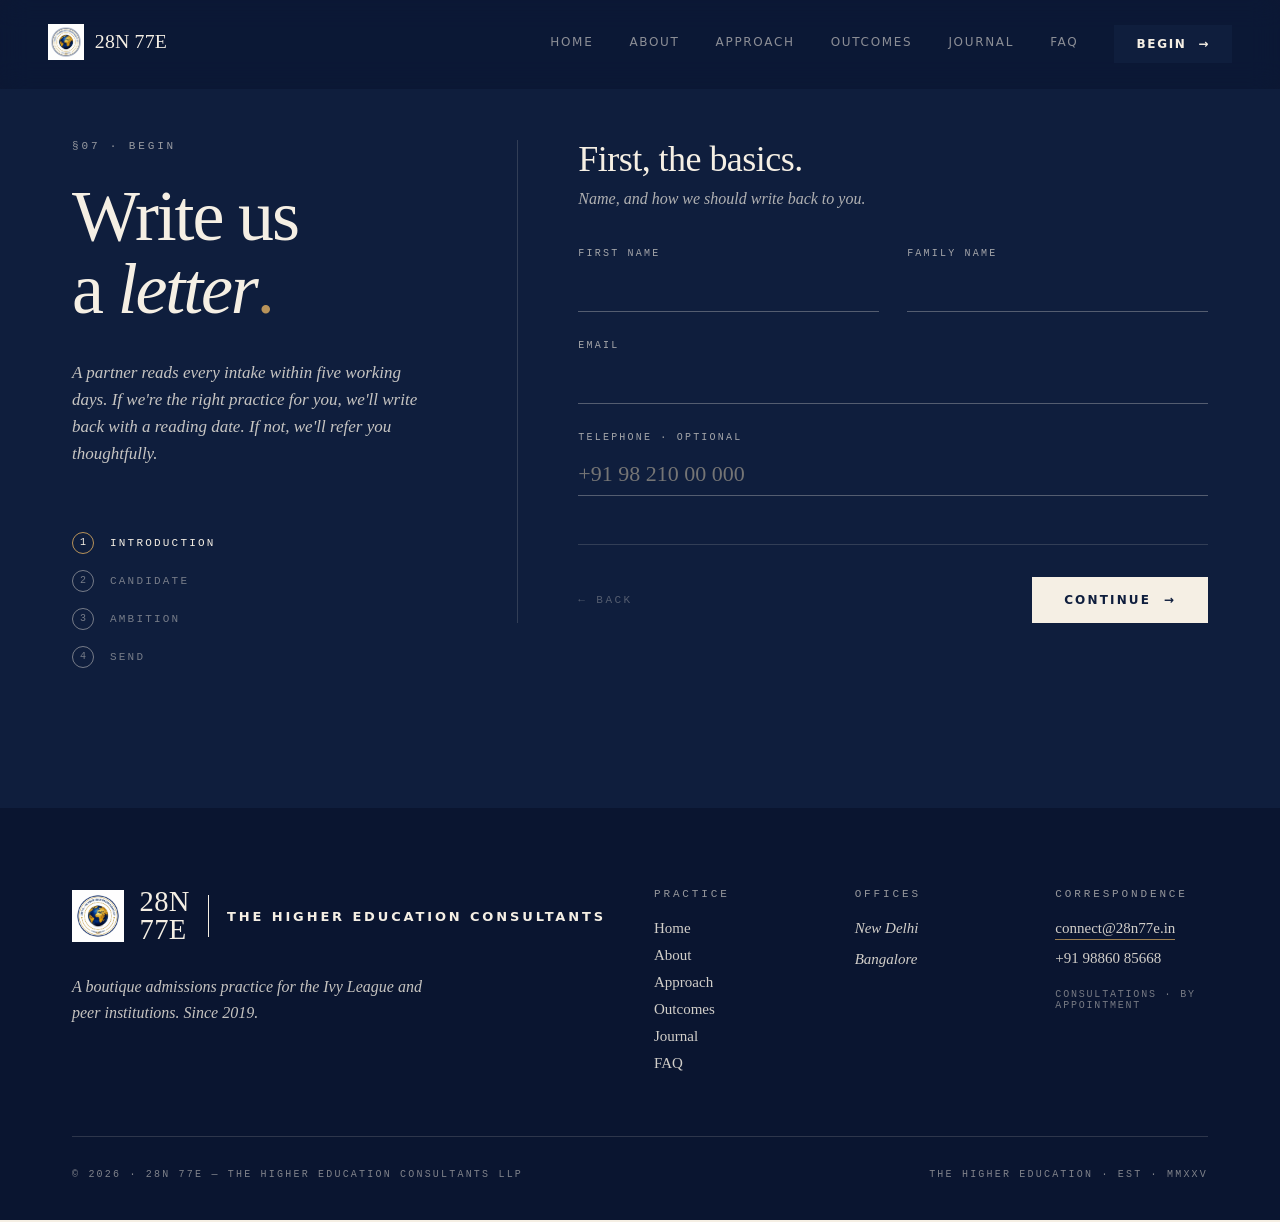
==== commit d7e6fb03: "completed first cut of changes" ====
--- a/contact.html
+++ b/contact.html
@@ -1,322 +1,22 @@
 <!DOCTYPE html>
-<html lang="en">
-<head>
-  <meta charset="UTF-8" />
-  <meta name="viewport" content="width=device-width, initial-scale=1.0" />
-  <title>Book a Consultation | 28E 77N Admissions Counseling</title>
-  <meta name="description" content="Book a free 30-minute consultation with a 28E 77N counselor. Fill in your details and we'll be in touch within 24 hours." />
-  <link rel="preconnect" href="https://fonts.googleapis.com" />
-  <link rel="preconnect" href="https://fonts.gstatic.com" crossorigin />
-  <link href="https://fonts.googleapis.com/css2?family=Playfair+Display:wght@400;500;600;700&family=Inter:wght@300;400;500;600;700&display=swap" rel="stylesheet" />
-  <link rel="stylesheet" href="css/style.css" />
+<html lang="en"><head>
+<meta charset="utf-8">
+<title>Begin — 28N 77E — The Higher Education Consultants</title>
+<meta name="viewport" content="width=device-width, initial-scale=1">
+<meta name="description" content="Write us a letter — begin your admissions engagement with 28N 77E.">
+<link rel="stylesheet" href="css/style.css">
+
+<script src="js/vendor/react.development.js"></script>
+<script src="js/vendor/react-dom.development.js"></script>
+<script src="js/vendor/babel.min.js"></script>
 </head>
 <body>
 
-  <nav class="nav nav-light" role="navigation" aria-label="Main navigation">
-    <div class="nav-inner">
-      <a href="index.html" class="nav-logo" aria-label="28E 77N Home">
-        <span class="nav-logo-mark">28E·77N</span>
-        <span class="nav-logo-text" style="color: var(--text-light);">Admissions Counseling</span>
-      </a>
-      <ul class="nav-links" role="list">
-        <li><a href="index.html"    style="color: var(--text-mid);">Home</a></li>
-        <li><a href="services.html" style="color: var(--text-mid);">Services</a></li>
-        <li><a href="about.html"    style="color: var(--text-mid);">About</a></li>
-        <li><a href="results.html"  style="color: var(--text-mid);">Results</a></li>
-        <li><a href="resources.html" style="color: var(--text-mid);">Resources</a></li>
-        <li><a href="faq.html"      style="color: var(--text-mid);">FAQ</a></li>
-        <li><a href="contact.html" class="btn btn-primary btn-sm nav-cta">Book Free Consultation</a></li>
-      </ul>
-      <button class="hamburger" aria-label="Toggle menu" aria-expanded="false" aria-controls="mobile-menu">
-        <span style="background: var(--navy);"></span>
-        <span style="background: var(--navy);"></span>
-        <span style="background: var(--navy);"></span>
-      </button>
-    </div>
-  </nav>
+<div id="root"></div>
 
-  <div class="mobile-menu" id="mobile-menu" role="dialog" aria-label="Mobile navigation">
-    <a href="index.html">Home</a>
-    <a href="services.html">Services</a>
-    <a href="about.html">About Us</a>
-    <a href="results.html">Results</a>
-    <a href="resources.html">Resources</a>
-    <a href="faq.html">FAQ</a>
-    <a href="contact.html" class="btn btn-primary">Book Free Consultation</a>
-  </div>
+<script type="text/babel" src="js/tokens.js"></script>
+<script type="text/babel" src="js/nav-hero-footer.js"></script>
+<script type="text/babel" src="js/journal-faq-begin.js"></script>
+<script type="text/babel" data-presets="react" src="js/pages/contact.js"></script>
 
-  <header class="page-hero">
-    <div class="container">
-      <div class="page-hero-content">
-        <p class="eyebrow">Let's Talk</p>
-        <h1>Book Your Free Consultation.</h1>
-        <p class="lead">A 30-minute call with a real counselor — no sales pitch, no obligation. We'll listen to your goals and tell you honestly how we can help.</p>
-      </div>
-    </div>
-  </header>
-
-  <main>
-
-    <section aria-label="Contact and booking">
-      <div class="container">
-        <div class="contact-layout">
-
-          <!-- LEFT: Info -->
-          <div class="contact-info reveal">
-            <h3>How the Consultation Works</h3>
-            <p>In your free 30-minute session, we'll cover your academic background and goals, your target schools and timeline, and whether 28E 77N is the right fit — with a frank assessment of what kind of support your application needs.</p>
-
-            <div class="contact-detail">
-              <div class="contact-detail-icon" aria-hidden="true">📧</div>
-              <div class="contact-detail-body">
-                <div class="contact-detail-label">Email</div>
-                <!-- TODO: Replace with real email -->
-                <div class="contact-detail-value">hello@28e77n.com</div>
-              </div>
-            </div>
-
-            <div class="contact-detail">
-              <div class="contact-detail-icon" aria-hidden="true">📞</div>
-              <div class="contact-detail-body">
-                <div class="contact-detail-label">Phone / WhatsApp</div>
-                <!-- TODO: Replace with real phone -->
-                <div class="contact-detail-value">+91 98765 43210</div>
-              </div>
-            </div>
-
-            <div class="contact-detail">
-              <div class="contact-detail-icon" aria-hidden="true">🕐</div>
-              <div class="contact-detail-body">
-                <div class="contact-detail-label">Response Time</div>
-                <div class="contact-detail-value">Within 24 hours on business days</div>
-              </div>
-            </div>
-
-            <div class="contact-detail">
-              <div class="contact-detail-icon" aria-hidden="true">🌍</div>
-              <div class="contact-detail-body">
-                <div class="contact-detail-label">We Work Across Time Zones</div>
-                <div class="contact-detail-value">IST · GST · GMT · EST · PST</div>
-              </div>
-            </div>
-
-            <!-- Calendar placeholder -->
-            <div class="contact-calendar">
-              <p>📅 <strong>Prefer to book directly?</strong><br>Use our scheduling tool to pick a time that works for you.</p>
-              <!-- TODO: Replace the button href with your Calendly or Cal.com link -->
-              <a href="#" class="btn btn-outline-navy" onclick="alert('TODO: Wire up to Calendly or Cal.com');">Pick a Time Slot</a>
-              <p style="font-size: 0.75rem; color: var(--text-light); margin-top: 0.5rem; margin-bottom: 0;">Calendly / Cal.com embed goes here</p>
-            </div>
-
-            <!-- Social Links -->
-            <div style="margin-top: var(--space-lg);">
-              <h6 style="font-size: 0.78rem; font-weight: 700; letter-spacing: 0.1em; text-transform: uppercase; color: var(--text-light); margin-bottom: var(--space-sm); font-family: var(--font-sans);">Follow Us</h6>
-              <div style="display: flex; gap: 0.5rem;">
-                <a href="#" aria-label="Instagram" style="width:36px;height:36px;border-radius:var(--radius-sm);border:1.5px solid var(--border);display:flex;align-items:center;justify-content:center;font-size:0.85rem;color:var(--text-mid);transition:all var(--transition);text-decoration:none;" onmouseover="this.style.background='var(--navy)';this.style.color='white';" onmouseout="this.style.background='';this.style.color='var(--text-mid)';">In</a>
-                <a href="#" aria-label="LinkedIn"  style="width:36px;height:36px;border-radius:var(--radius-sm);border:1.5px solid var(--border);display:flex;align-items:center;justify-content:center;font-size:0.85rem;color:var(--text-mid);transition:all var(--transition);text-decoration:none;" onmouseover="this.style.background='var(--navy)';this.style.color='white';" onmouseout="this.style.background='';this.style.color='var(--text-mid)';">Li</a>
-                <a href="#" aria-label="YouTube"   style="width:36px;height:36px;border-radius:var(--radius-sm);border:1.5px solid var(--border);display:flex;align-items:center;justify-content:center;font-size:0.85rem;color:var(--text-mid);transition:all var(--transition);text-decoration:none;" onmouseover="this.style.background='var(--navy)';this.style.color='white';" onmouseout="this.style.background='';this.style.color='var(--text-mid)';">Yt</a>
-                <a href="#" aria-label="Twitter/X" style="width:36px;height:36px;border-radius:var(--radius-sm);border:1.5px solid var(--border);display:flex;align-items:center;justify-content:center;font-size:0.85rem;color:var(--text-mid);transition:all var(--transition);text-decoration:none;" onmouseover="this.style.background='var(--navy)';this.style.color='white';" onmouseout="this.style.background='';this.style.color='var(--text-mid)';">𝕏</a>
-              </div>
-            </div>
-          </div>
-
-          <!-- RIGHT: Form -->
-          <div class="contact-form-card reveal reveal-delay-1">
-            <h3>Send Us a Message</h3>
-            <p>Fill in your details below and one of our counselors will reach out within 24 hours to schedule your free consultation.</p>
-
-            <!-- TODO: To make this form work, change the action to your Formspree URL:
-                 action="https://formspree.io/f/YOUR_FORM_ID"
-                 and keep method="POST". Add the Formspree script or use their AJAX API. -->
-            <form class="form-grid contact-form" action="#" method="POST" novalidate aria-label="Contact form">
-
-              <div class="form-group">
-                <label class="form-label" for="cf-fname">First Name <span aria-hidden="true">*</span></label>
-                <input class="form-input" type="text" id="cf-fname" name="first_name" placeholder="First name" required autocomplete="given-name" />
-              </div>
-
-              <div class="form-group">
-                <label class="form-label" for="cf-lname">Last Name <span aria-hidden="true">*</span></label>
-                <input class="form-input" type="text" id="cf-lname" name="last_name" placeholder="Last name" required autocomplete="family-name" />
-              </div>
-
-              <div class="form-group">
-                <label class="form-label" for="cf-email">Email Address <span aria-hidden="true">*</span></label>
-                <input class="form-input" type="email" id="cf-email" name="email" placeholder="your@email.com" required autocomplete="email" />
-              </div>
-
-              <div class="form-group">
-                <label class="form-label" for="cf-phone">Phone / WhatsApp</label>
-                <input class="form-input" type="tel" id="cf-phone" name="phone" placeholder="+91 98765 43210" autocomplete="tel" />
-              </div>
-
-              <div class="form-group">
-                <label class="form-label" for="cf-grade">Current Grade / Year <span aria-hidden="true">*</span></label>
-                <select class="form-select" id="cf-grade" name="grade" required>
-                  <option value="" disabled selected>Select grade</option>
-                  <option>Grade 9</option>
-                  <option>Grade 10</option>
-                  <option>Grade 11</option>
-                  <option>Grade 12</option>
-                  <option>Gap Year</option>
-                  <option>Undergraduate (applying to graduate school)</option>
-                  <option>Working Professional</option>
-                </select>
-              </div>
-
-              <div class="form-group">
-                <label class="form-label" for="cf-destination">Target Destination <span aria-hidden="true">*</span></label>
-                <select class="form-select" id="cf-destination" name="destination" required>
-                  <option value="" disabled selected>Where are you applying?</option>
-                  <option>United States</option>
-                  <option>United Kingdom</option>
-                  <option>Both US &amp; UK</option>
-                  <option>Canada</option>
-                  <option>Europe</option>
-                  <option>Not sure yet</option>
-                </select>
-              </div>
-
-              <div class="form-group">
-                <label class="form-label" for="cf-country">Country of Residence <span aria-hidden="true">*</span></label>
-                <select class="form-select" id="cf-country" name="country" required>
-                  <option value="" disabled selected>Your country</option>
-                  <option>India</option>
-                  <option>United Arab Emirates</option>
-                  <option>Saudi Arabia</option>
-                  <option>Qatar</option>
-                  <option>Kuwait</option>
-                  <option>Singapore</option>
-                  <option>Nigeria</option>
-                  <option>Kenya</option>
-                  <option>United Kingdom</option>
-                  <option>United States</option>
-                  <option>Other</option>
-                </select>
-              </div>
-
-              <div class="form-group">
-                <label class="form-label" for="cf-service">Service Interested In</label>
-                <select class="form-select" id="cf-service" name="service">
-                  <option value="" disabled selected>Which service? (optional)</option>
-                  <option>Full-Cycle Admissions Counseling</option>
-                  <option>Essay Mentoring</option>
-                  <option>Profile &amp; Extracurricular Building</option>
-                  <option>Test Prep Guidance</option>
-                  <option>Athletic Recruitment</option>
-                  <option>Graduate School Admissions</option>
-                  <option>Not sure — need advice</option>
-                </select>
-              </div>
-
-              <div class="form-group full-width">
-                <label class="form-label" for="cf-message">Tell us about your goals and timeline</label>
-                <textarea class="form-textarea" id="cf-message" name="message" placeholder="What schools are you targeting? When are you applying? Any specific concerns we should know about?&#10;&#10;The more you share, the more useful our first call will be." rows="5"></textarea>
-              </div>
-
-              <p class="form-note full-width">
-                By submitting, you agree to our <a href="#">Privacy Policy</a>. Your information is never shared with third parties.
-              </p>
-
-              <div class="form-submit full-width">
-                <button type="submit" class="btn btn-primary btn-lg" style="width: 100%; justify-content: center;">
-                  Send My Details
-                  <svg viewBox="0 0 16 16" fill="none" stroke="currentColor" stroke-width="2" aria-hidden="true"><path d="M3 8h10M9 4l4 4-4 4"/></svg>
-                </button>
-              </div>
-
-            </form>
-          </div>
-
-        </div>
-      </div>
-    </section>
-
-    <!-- Trust strip below form -->
-    <section class="bg-cream" style="padding-block: var(--space-xl);" aria-label="Trust indicators">
-      <div class="container">
-        <div style="display: grid; grid-template-columns: repeat(auto-fit, minmax(200px, 1fr)); gap: var(--space-md); text-align: center;">
-          <div>
-            <div style="font-size: 1.75rem; margin-bottom: 0.5rem;">🎓</div>
-            <h5 style="color: var(--navy); margin-bottom: 0.25rem;">500+ Offers</h5>
-            <p style="font-size: 0.85rem;">from Ivy League &amp; Oxbridge universities</p>
-          </div>
-          <div>
-            <div style="font-size: 1.75rem; margin-bottom: 0.5rem;">⏱️</div>
-            <h5 style="color: var(--navy); margin-bottom: 0.25rem;">Reply in 24 hrs</h5>
-            <p style="font-size: 0.85rem;">on all business days, every inquiry</p>
-          </div>
-          <div>
-            <div style="font-size: 1.75rem; margin-bottom: 0.5rem;">🔒</div>
-            <h5 style="color: var(--navy); margin-bottom: 0.25rem;">Completely Confidential</h5>
-            <p style="font-size: 0.85rem;">your details are never shared</p>
-          </div>
-          <div>
-            <div style="font-size: 1.75rem; margin-bottom: 0.5rem;">💬</div>
-            <h5 style="color: var(--navy); margin-bottom: 0.25rem;">No Obligation</h5>
-            <p style="font-size: 0.85rem;">the consultation is free — no pressure</p>
-          </div>
-        </div>
-      </div>
-    </section>
-
-  </main>
-
-  <footer class="footer" role="contentinfo">
-    <div class="container">
-      <div class="footer-main">
-        <div class="footer-brand">
-          <div class="footer-logo">
-            <span class="nav-logo-mark">28E·77N</span>
-            <span class="nav-logo-text">Admissions Counseling</span>
-          </div>
-          <p class="footer-tagline">Helping ambitious students earn their place at the world's most selective universities.</p>
-          <div class="footer-social">
-            <a href="#" class="footer-social-link" aria-label="Instagram">In</a>
-            <a href="#" class="footer-social-link" aria-label="LinkedIn">Li</a>
-            <a href="#" class="footer-social-link" aria-label="YouTube">Yt</a>
-            <a href="#" class="footer-social-link" aria-label="Twitter/X">𝕏</a>
-          </div>
-        </div>
-        <div class="footer-col">
-          <h6>Services</h6>
-          <ul>
-            <li><a href="services.html#admissions">College Admissions</a></li>
-            <li><a href="services.html#essays">Essay Mentoring</a></li>
-            <li><a href="services.html#profile">Profile Building</a></li>
-            <li><a href="services.html#test-prep">Test Prep Guidance</a></li>
-            <li><a href="services.html#athletic">Athletic Recruitment</a></li>
-            <li><a href="services.html#graduate">Graduate Admissions</a></li>
-          </ul>
-        </div>
-        <div class="footer-col">
-          <h6>Company</h6>
-          <ul>
-            <li><a href="about.html">About Us</a></li>
-            <li><a href="results.html">Our Results</a></li>
-            <li><a href="resources.html">Resources</a></li>
-            <li><a href="faq.html">FAQ</a></li>
-            <li><a href="contact.html">Contact</a></li>
-          </ul>
-        </div>
-        <div class="footer-col">
-          <h6>Newsletter</h6>
-          <div class="footer-newsletter">
-            <p>Get expert admissions tips to your inbox.</p>
-            <form class="newsletter-form" aria-label="Newsletter signup">
-              <input class="newsletter-input" type="email" placeholder="your@email.com" aria-label="Email for newsletter" required />
-              <button type="submit" class="newsletter-btn">Subscribe</button>
-            </form>
-          </div>
-        </div>
-      </div>
-      <div class="footer-bottom">
-        <p class="footer-copyright">© 2026 28E 77N Admissions Counseling. All rights reserved.</p>
-        <div class="footer-legal"><a href="#">Privacy Policy</a><a href="#">Terms of Service</a></div>
-      </div>
-    </div>
-  </footer>
-
-  <script src="js/main.js" defer></script>
-</body>
-</html>
+</body></html>
--- a/css/style.css
+++ b/css/style.css
@@ -1,2002 +1,539 @@
-/* ============================================================
-   28E 77N — Design System & Global Styles
-   ============================================================ */
-
-/* === 1. Custom Properties === */
-:root {
-  --navy:        #0B1F3A;
-  --navy-light:  #162D52;
-  --navy-dark:   #071529;
-  --maroon:      #8B2635;
-  --maroon-light:#A63245;
-  --gold:        #C9A84C;
-  --gold-light:  #E0C270;
-  --gold-dark:   #A8893A;
-  --cream:       #FAF8F5;
-  --warm-gray:   #F0EDE8;
-  --border:      #E0D8CF;
-  --text-dark:   #0D0D1A;
-  --text-mid:    #3A3A55;
-  --text-light:  #6B6B88;
-  --white:       #FFFFFF;
-
-  --font-serif: 'Playfair Display', Georgia, 'Times New Roman', serif;
-  --font-sans:  'Inter', system-ui, -apple-system, sans-serif;
-
-  --space-2xs: 0.25rem;
-  --space-xs:  0.5rem;
-  --space-sm:  0.875rem;
-  --space-md:  1.5rem;
-  --space-lg:  2.5rem;
-  --space-xl:  4rem;
-  --space-2xl: 6rem;
-  --space-3xl: 8rem;
-
-  --radius-sm: 4px;
-  --radius-md: 8px;
-  --radius-lg: 16px;
-  --radius-xl: 24px;
-
-  --shadow-sm:  0 2px 8px rgba(11,31,58,0.08);
-  --shadow-md:  0 4px 24px rgba(11,31,58,0.12);
-  --shadow-lg:  0 12px 48px rgba(11,31,58,0.18);
-  --shadow-xl:  0 24px 64px rgba(11,31,58,0.24);
-
-  --transition:      0.25s ease;
-  --transition-slow: 0.4s ease;
-
-  --nav-height: 72px;
-  --container: 1200px;
-  --container-padding: 1.5rem;
-}
-
-/* === 2. Reset & Base === */
-*, *::before, *::after {
-  box-sizing: border-box;
-  margin: 0;
-  padding: 0;
-}
-
-html {
-  scroll-behavior: smooth;
-  font-size: 16px;
-  -webkit-text-size-adjust: 100%;
-}
-
-body {
-  font-family: var(--font-sans);
-  color: var(--text-dark);
-  background: var(--white);
-  line-height: 1.6;
-  overflow-x: hidden;
-}
-
-img {
-  max-width: 100%;
-  height: auto;
-  display: block;
-}
-
-a {
-  color: inherit;
-  text-decoration: none;
-}
-
-ul, ol { list-style: none; }
-
-button, input, textarea, select {
-  font: inherit;
-  border: none;
-  outline: none;
-  background: none;
-  cursor: pointer;
-}
-
-/* === 3. Typography === */
-h1, h2, h3, h4, h5, h6 {
-  font-family: var(--font-serif);
-  line-height: 1.2;
-  font-weight: 700;
-  color: var(--navy);
-}
-
-h1 { font-size: clamp(2.2rem, 5vw, 3.75rem); }
-h2 { font-size: clamp(1.8rem, 3.5vw, 2.75rem); }
-h3 { font-size: clamp(1.3rem, 2.5vw, 1.75rem); }
-h4 { font-size: clamp(1.1rem, 2vw, 1.375rem); }
-h5 { font-size: 1.1rem; }
-h6 { font-size: 0.95rem; }
-
-p {
-  color: var(--text-mid);
-  line-height: 1.75;
-}
-
-.lead {
-  font-size: clamp(1.05rem, 2vw, 1.2rem);
-  line-height: 1.7;
-}
-
-.eyebrow {
-  font-family: var(--font-sans);
-  font-size: 0.8rem;
-  font-weight: 600;
-  letter-spacing: 0.15em;
-  text-transform: uppercase;
-  color: var(--gold);
-}
-
-/* === 4. Layout === */
-.container {
-  width: 100%;
-  max-width: var(--container);
-  margin-inline: auto;
-  padding-inline: var(--container-padding);
-}
-
-section {
-  padding-block: var(--space-2xl);
-}
-
-.section-header {
-  text-align: center;
-  max-width: 680px;
-  margin-inline: auto;
-  margin-bottom: var(--space-xl);
-}
-
-.section-header .eyebrow {
-  margin-bottom: var(--space-xs);
-}
-
-.section-header h2 {
-  margin-bottom: var(--space-sm);
-}
-
-.section-header p {
-  font-size: 1.05rem;
-}
-
-.bg-cream   { background: var(--cream); }
-.bg-navy    { background: var(--navy); }
-.bg-warm    { background: var(--warm-gray); }
-.text-white { color: var(--white) !important; }
-.text-gold  { color: var(--gold); }
-
-/* === 5. Navigation === */
-.nav {
-  position: fixed;
-  top: 0;
-  left: 0;
-  right: 0;
-  z-index: 1000;
-  height: var(--nav-height);
-  display: flex;
-  align-items: center;
-  background: transparent;
-  transition: background var(--transition), box-shadow var(--transition);
-}
-
-.nav.scrolled {
-  background: rgba(11, 31, 58, 0.97);
-  backdrop-filter: blur(12px);
-  box-shadow: 0 1px 0 rgba(201,168,76,0.2);
-}
-
-.nav.nav-light {
-  background: var(--white);
-  box-shadow: var(--shadow-sm);
-}
-
-.nav.nav-light .nav-logo-text,
-.nav.nav-light .nav-links a {
-  color: var(--navy);
-}
-
-.nav.nav-light .nav-logo-mark { color: var(--gold); }
-
-.nav-inner {
-  display: flex;
-  align-items: center;
-  justify-content: space-between;
-  width: 100%;
-  max-width: var(--container);
-  margin-inline: auto;
-  padding-inline: var(--container-padding);
-}
-
-.nav-logo {
-  display: flex;
-  align-items: baseline;
-  gap: 0.35rem;
-  text-decoration: none;
-}
-
-.nav-logo-mark {
-  font-family: var(--font-serif);
-  font-size: 1.5rem;
-  font-weight: 700;
-  color: var(--gold);
-  letter-spacing: -0.02em;
-  line-height: 1;
-}
-
-.nav-logo-text {
-  font-family: var(--font-sans);
-  font-size: 0.7rem;
-  font-weight: 500;
-  letter-spacing: 0.12em;
-  text-transform: uppercase;
-  color: rgba(255,255,255,0.7);
-  padding-bottom: 2px;
-}
-
-.nav-links {
-  display: flex;
-  align-items: center;
-  gap: var(--space-md);
-}
-
-.nav-links a {
-  font-size: 0.875rem;
-  font-weight: 500;
-  color: rgba(255,255,255,0.85);
-  transition: color var(--transition);
-  position: relative;
-}
-
-.nav-links a::after {
-  content: '';
-  position: absolute;
-  bottom: -3px;
-  left: 0;
-  right: 0;
-  height: 1px;
-  background: var(--gold);
-  transform: scaleX(0);
-  transition: transform var(--transition);
-}
-
-.nav-links a:hover,
-.nav-links a.active {
-  color: var(--gold);
-}
-
-.nav-links a:hover::after,
-.nav-links a.active::after {
-  transform: scaleX(1);
-}
-
-.nav-cta {
-  display: none;
-}
-
-@media (min-width: 1024px) {
-  .nav-cta { display: inline-flex; }
-}
-
-.hamburger {
-  display: flex;
-  flex-direction: column;
-  gap: 5px;
-  padding: 8px;
-  cursor: pointer;
-  background: none;
-  border: none;
-}
-
-.hamburger span {
-  display: block;
-  width: 24px;
-  height: 2px;
-  background: var(--white);
-  border-radius: 2px;
-  transition: var(--transition);
-}
-
-.nav.nav-light .hamburger span { background: var(--navy); }
-
-.hamburger.open span:nth-child(1) { transform: translateY(7px) rotate(45deg); }
-.hamburger.open span:nth-child(2) { opacity: 0; }
-.hamburger.open span:nth-child(3) { transform: translateY(-7px) rotate(-45deg); }
-
-.mobile-menu {
-  display: none;
-  position: fixed;
-  top: var(--nav-height);
-  left: 0;
-  right: 0;
-  background: var(--navy-dark);
-  padding: var(--space-md) var(--container-padding) var(--space-lg);
-  z-index: 999;
-  border-top: 1px solid rgba(201,168,76,0.2);
-}
-
-.mobile-menu.open { display: block; }
-
-.mobile-menu a {
-  display: block;
-  font-size: 1rem;
-  font-weight: 500;
-  color: rgba(255,255,255,0.85);
-  padding: 0.85rem 0;
-  border-bottom: 1px solid rgba(255,255,255,0.07);
-  transition: color var(--transition);
-}
-
-.mobile-menu a:hover { color: var(--gold); }
-
-.mobile-menu .btn { margin-top: var(--space-md); width: 100%; justify-content: center; }
-
-@media (min-width: 1024px) {
-  .hamburger { display: none; }
-  .mobile-menu { display: none !important; }
-}
-
-/* === 6. Buttons === */
-.btn {
-  display: inline-flex;
-  align-items: center;
-  gap: 0.5rem;
-  padding: 0.8rem 1.75rem;
-  border-radius: var(--radius-md);
-  font-size: 0.9rem;
-  font-weight: 600;
-  font-family: var(--font-sans);
-  letter-spacing: 0.02em;
-  transition: all var(--transition);
-  cursor: pointer;
-  text-decoration: none;
-  border: 2px solid transparent;
-  white-space: nowrap;
-}
-
-.btn-primary {
-  background: var(--gold);
-  color: var(--navy-dark);
-  border-color: var(--gold);
-}
-
-.btn-primary:hover {
-  background: var(--gold-light);
-  border-color: var(--gold-light);
-  transform: translateY(-1px);
-  box-shadow: 0 8px 24px rgba(201,168,76,0.35);
-}
-
-.btn-secondary {
-  background: var(--maroon);
-  color: var(--white);
-  border-color: var(--maroon);
-}
-
-.btn-secondary:hover {
-  background: var(--maroon-light);
-  border-color: var(--maroon-light);
-  transform: translateY(-1px);
-  box-shadow: 0 8px 24px rgba(139,38,53,0.35);
-}
-
-.btn-outline {
-  background: transparent;
-  color: var(--white);
-  border-color: rgba(255,255,255,0.5);
-}
-
-.btn-outline:hover {
-  border-color: var(--white);
-  background: rgba(255,255,255,0.08);
-}
-
-.btn-outline-navy {
-  background: transparent;
-  color: var(--navy);
-  border-color: var(--navy);
-}
-
-.btn-outline-navy:hover {
-  background: var(--navy);
-  color: var(--white);
-}
-
-.btn-outline-gold {
-  background: transparent;
-  color: var(--gold);
-  border-color: var(--gold);
-}
-
-.btn-outline-gold:hover {
-  background: var(--gold);
-  color: var(--navy-dark);
-}
-
-.btn-sm {
-  padding: 0.55rem 1.2rem;
-  font-size: 0.82rem;
-}
-
-.btn-lg {
-  padding: 1rem 2.25rem;
-  font-size: 1rem;
-}
-
-.btn svg {
-  width: 1em;
-  height: 1em;
-  flex-shrink: 0;
-  transition: transform var(--transition);
-}
-
-.btn:hover svg { transform: translateX(3px); }
-
-/* === 7. Hero === */
-.hero {
-  position: relative;
-  min-height: 100vh;
-  display: flex;
-  align-items: center;
-  background: var(--navy);
-  overflow: hidden;
-  padding-top: var(--nav-height);
-}
-
-.hero-bg {
-  position: absolute;
-  inset: 0;
-  background:
-    radial-gradient(ellipse 80% 60% at 70% 40%, rgba(139,38,53,0.18) 0%, transparent 60%),
-    radial-gradient(ellipse 60% 80% at 10% 80%, rgba(201,168,76,0.08) 0%, transparent 50%),
-    linear-gradient(135deg, #071529 0%, #0B1F3A 50%, #162D52 100%);
-}
-
-.hero-grid {
-  position: absolute;
-  inset: 0;
-  background-image:
-    linear-gradient(rgba(255,255,255,0.03) 1px, transparent 1px),
-    linear-gradient(90deg, rgba(255,255,255,0.03) 1px, transparent 1px);
-  background-size: 64px 64px;
-  mask-image: radial-gradient(ellipse at 50% 50%, black 30%, transparent 80%);
-}
-
-.hero-content {
-  position: relative;
-  z-index: 2;
-  max-width: var(--container);
-  margin-inline: auto;
-  padding-inline: var(--container-padding);
-  padding-block: var(--space-xl);
-  display: grid;
-  grid-template-columns: 1fr;
-  gap: var(--space-xl);
-  align-items: center;
-}
-
-@media (min-width: 1024px) {
-  .hero-content {
-    grid-template-columns: 1fr 1fr;
-    gap: var(--space-2xl);
-  }
-}
-
-.hero-text .eyebrow {
-  margin-bottom: var(--space-md);
-}
-
-.hero-text h1 {
-  color: var(--white);
-  margin-bottom: var(--space-md);
-  font-size: clamp(2.4rem, 5.5vw, 4rem);
-}
-
-.hero-text h1 em {
-  color: var(--gold);
-  font-style: normal;
-}
-
-.hero-text .lead {
-  color: rgba(255,255,255,0.78);
-  margin-bottom: var(--space-lg);
-  max-width: 520px;
-}
-
-.hero-actions {
-  display: flex;
-  flex-wrap: wrap;
-  gap: var(--space-sm);
-  align-items: center;
-}
-
-.hero-visual {
-  position: relative;
-  display: none;
-}
-
-@media (min-width: 1024px) {
-  .hero-visual { display: block; }
-}
-
-.hero-card-stack {
-  position: relative;
-}
-
-.hero-main-img {
-  border-radius: var(--radius-lg);
-  overflow: hidden;
-  box-shadow: var(--shadow-xl);
-  aspect-ratio: 4/5;
-}
-
-.hero-main-img img {
-  width: 100%;
-  height: 100%;
-  object-fit: cover;
-}
-
-.hero-badge {
-  position: absolute;
-  background: var(--white);
-  border-radius: var(--radius-md);
-  padding: 1rem 1.25rem;
-  box-shadow: var(--shadow-lg);
-  display: flex;
-  align-items: center;
-  gap: 0.75rem;
-}
-
-.hero-badge-1 { bottom: -1.5rem; left: -2rem; }
-.hero-badge-2 { top: 2rem; right: -2rem; }
-
-.hero-badge-icon {
-  font-size: 1.75rem;
-  line-height: 1;
-}
-
-.hero-badge-label {
-  font-size: 0.7rem;
-  color: var(--text-light);
-  font-weight: 500;
-}
-
-.hero-badge-value {
-  font-size: 1.1rem;
-  font-weight: 700;
-  color: var(--navy);
-  font-family: var(--font-serif);
-  line-height: 1.2;
-}
-
-.hero-scroll {
-  position: absolute;
-  bottom: 2rem;
-  left: 50%;
-  transform: translateX(-50%);
-  display: flex;
-  flex-direction: column;
-  align-items: center;
-  gap: 0.5rem;
-  color: rgba(255,255,255,0.4);
-  font-size: 0.75rem;
-  letter-spacing: 0.1em;
-  text-transform: uppercase;
-  animation: bounce 2s infinite;
-}
-
-.hero-scroll::after {
-  content: '';
-  width: 1px;
-  height: 40px;
-  background: linear-gradient(to bottom, rgba(255,255,255,0.3), transparent);
-}
-
-@keyframes bounce {
-  0%, 100% { transform: translateX(-50%) translateY(0); }
-  50%       { transform: translateX(-50%) translateY(6px); }
-}
-
-/* === 8. Trust Bar === */
-.trust-bar {
-  padding-block: var(--space-lg);
-  background: var(--white);
-  border-bottom: 1px solid var(--border);
-  overflow: hidden;
-}
-
-.trust-bar-inner {
-  max-width: var(--container);
-  margin-inline: auto;
-  padding-inline: var(--container-padding);
-}
-
-.trust-bar-label {
-  text-align: center;
-  font-size: 0.75rem;
-  font-weight: 600;
-  letter-spacing: 0.12em;
-  text-transform: uppercase;
-  color: var(--text-light);
-  margin-bottom: var(--space-md);
-}
-
-.trust-logos {
-  display: flex;
-  flex-wrap: wrap;
-  gap: 0.5rem 2rem;
-  justify-content: center;
-  align-items: center;
-}
-
-.trust-uni {
-  font-family: var(--font-serif);
-  font-size: 0.95rem;
-  font-weight: 700;
-  color: var(--text-light);
-  transition: color var(--transition);
-  opacity: 0.6;
-  letter-spacing: 0.02em;
-}
-
-.trust-uni:hover { opacity: 1; color: var(--navy); }
-
-/* === 9. Stats Strip === */
-.stats-strip {
-  padding-block: var(--space-xl);
-  background: var(--navy);
-}
-
-.stats-grid {
-  display: grid;
-  grid-template-columns: repeat(2, 1fr);
-  gap: var(--space-lg);
-}
-
-@media (min-width: 768px) {
-  .stats-grid { grid-template-columns: repeat(4, 1fr); }
-}
-
-.stat-item {
-  text-align: center;
-  padding: var(--space-md);
-  border-right: 1px solid rgba(255,255,255,0.1);
-}
-
-.stat-item:last-child { border-right: none; }
-
-@media (max-width: 767px) {
-  .stat-item:nth-child(even) { border-right: none; }
-  .stat-item:nth-child(1),
-  .stat-item:nth-child(2) { border-bottom: 1px solid rgba(255,255,255,0.1); padding-bottom: var(--space-lg); }
-}
-
-.stat-number {
-  font-family: var(--font-serif);
-  font-size: clamp(2.2rem, 4vw, 3rem);
-  font-weight: 700;
-  color: var(--gold);
-  line-height: 1;
-  margin-bottom: 0.4rem;
-}
-
-.stat-label {
-  font-size: 0.85rem;
-  color: rgba(255,255,255,0.65);
-  font-weight: 500;
-}
-
-/* === 10. Services === */
-.services-grid {
-  display: grid;
-  grid-template-columns: 1fr;
-  gap: var(--space-md);
-}
-
-@media (min-width: 640px)  { .services-grid { grid-template-columns: repeat(2, 1fr); } }
-@media (min-width: 1024px) { .services-grid { grid-template-columns: repeat(3, 1fr); } }
-
-.service-card {
-  background: var(--white);
-  border: 1px solid var(--border);
-  border-radius: var(--radius-lg);
-  padding: var(--space-lg) var(--space-md);
-  transition: all var(--transition);
-  position: relative;
-  overflow: hidden;
-}
-
-.service-card::before {
-  content: '';
-  position: absolute;
-  top: 0;
-  left: 0;
-  right: 0;
-  height: 3px;
-  background: linear-gradient(90deg, var(--maroon), var(--gold));
-  transform: scaleX(0);
-  transition: transform var(--transition);
-}
-
-.service-card:hover {
-  box-shadow: var(--shadow-lg);
-  transform: translateY(-4px);
-  border-color: transparent;
-}
-
-.service-card:hover::before { transform: scaleX(1); }
-
-.service-icon {
-  width: 52px;
-  height: 52px;
-  border-radius: var(--radius-md);
-  background: linear-gradient(135deg, var(--navy), var(--navy-light));
-  display: flex;
-  align-items: center;
-  justify-content: center;
-  margin-bottom: var(--space-md);
-  font-size: 1.4rem;
-}
-
-.service-card h3 {
-  font-size: 1.15rem;
-  margin-bottom: 0.5rem;
-  color: var(--navy);
-}
-
-.service-card p {
-  font-size: 0.9rem;
-  line-height: 1.65;
-  margin-bottom: var(--space-sm);
-}
-
-.service-link {
-  font-size: 0.85rem;
-  font-weight: 600;
-  color: var(--maroon);
-  display: inline-flex;
-  align-items: center;
-  gap: 0.35rem;
-  transition: gap var(--transition);
-}
-
-.service-link:hover { gap: 0.6rem; }
-
-/* === 11. Why Us === */
-.why-us {
-  background: var(--cream);
-}
-
-.why-grid {
-  display: grid;
-  grid-template-columns: 1fr;
-  gap: var(--space-md);
-  align-items: start;
-}
-
-@media (min-width: 1024px) {
-  .why-grid {
-    grid-template-columns: 1fr 1fr;
-    gap: var(--space-xl);
-    align-items: center;
-  }
-}
-
-.why-visual {
-  position: relative;
-  border-radius: var(--radius-xl);
-  overflow: hidden;
-  aspect-ratio: 4/3;
-}
-
-.why-visual img {
-  width: 100%;
-  height: 100%;
-  object-fit: cover;
-}
-
-.why-visual-badge {
-  position: absolute;
-  bottom: 1.5rem;
-  left: 1.5rem;
-  right: 1.5rem;
-  background: rgba(11,31,58,0.88);
-  backdrop-filter: blur(8px);
-  border-radius: var(--radius-md);
-  padding: 1rem 1.25rem;
-  border: 1px solid rgba(201,168,76,0.3);
-}
-
-.why-visual-badge p {
-  color: rgba(255,255,255,0.85);
-  font-size: 0.85rem;
+/* vietnamese */
+@font-face {
+  font-family: 'Fraunces';
   font-style: italic;
-  margin-bottom: 0.25rem;
-}
-
-.why-visual-badge strong {
-  color: var(--gold);
-  font-size: 0.8rem;
-  font-style: normal;
-}
-
-.why-points {
-  display: flex;
-  flex-direction: column;
-  gap: var(--space-md);
-}
-
-.why-point {
-  display: flex;
-  gap: var(--space-md);
-  align-items: flex-start;
-}
-
-.why-point-icon {
-  flex-shrink: 0;
-  width: 48px;
-  height: 48px;
-  border-radius: var(--radius-md);
-  background: var(--gold);
-  display: flex;
-  align-items: center;
-  justify-content: center;
-  font-size: 1.25rem;
-  margin-top: 2px;
-}
-
-.why-point-body h4 {
-  margin-bottom: 0.35rem;
-  color: var(--navy);
-}
-
-.why-point-body p {
-  font-size: 0.92rem;
-}
-
-/* === 12. Testimonials === */
-.testimonials-grid {
-  display: grid;
-  grid-template-columns: 1fr;
-  gap: var(--space-md);
-}
-
-@media (min-width: 768px) {
-  .testimonials-grid { grid-template-columns: repeat(2, 1fr); }
-}
-
-@media (min-width: 1024px) {
-  .testimonials-grid { grid-template-columns: repeat(3, 1fr); }
-}
-
-.testimonial-card {
-  background: var(--white);
-  border-radius: var(--radius-lg);
-  padding: var(--space-lg) var(--space-md);
-  border: 1px solid var(--border);
-  display: flex;
-  flex-direction: column;
-  gap: var(--space-md);
-  transition: box-shadow var(--transition);
-}
-
-.testimonial-card:hover { box-shadow: var(--shadow-md); }
-
-.testimonial-stars {
-  display: flex;
-  gap: 2px;
-  color: var(--gold);
-  font-size: 0.9rem;
-}
-
-.testimonial-quote {
-  font-family: var(--font-serif);
-  font-size: 1.05rem;
-  line-height: 1.7;
-  color: var(--text-dark);
+  font-weight: 300 700;
+  font-display: swap;
+  src: url("fonts/fraunces-italic-vietnamese.woff2") format('woff2');
+  unicode-range: U+0102-0103, U+0110-0111, U+0128-0129, U+0168-0169, U+01A0-01A1, U+01AF-01B0, U+0300-0301, U+0303-0304, U+0308-0309, U+0323, U+0329, U+1EA0-1EF9, U+20AB;
+}
+/* latin-ext */
+@font-face {
+  font-family: 'Fraunces';
   font-style: italic;
-  flex: 1;
-}
-
-.testimonial-quote::before { content: '\201C'; }
-.testimonial-quote::after  { content: '\201D'; }
-
-.testimonial-author {
-  display: flex;
-  align-items: center;
-  gap: var(--space-sm);
-  border-top: 1px solid var(--border);
-  padding-top: var(--space-md);
-}
-
-.testimonial-avatar {
-  width: 48px;
-  height: 48px;
-  border-radius: 50%;
-  object-fit: cover;
-  flex-shrink: 0;
-}
-
-.testimonial-author-name {
-  font-weight: 700;
-  font-size: 0.9rem;
-  color: var(--navy);
-}
-
-.testimonial-author-detail {
-  font-size: 0.8rem;
-  color: var(--text-light);
-}
-
-.testimonial-uni-badge {
-  margin-left: auto;
-  background: var(--warm-gray);
-  border-radius: var(--radius-sm);
-  padding: 0.3rem 0.6rem;
-  font-size: 0.72rem;
-  font-weight: 700;
-  color: var(--navy);
-  text-align: center;
-  white-space: nowrap;
-}
-
-/* === 13. Team Cards === */
-.team-grid {
-  display: grid;
-  grid-template-columns: repeat(2, 1fr);
-  gap: var(--space-md);
-}
-
-@media (min-width: 768px) {
-  .team-grid { grid-template-columns: repeat(2, 1fr); }
-}
-
-@media (min-width: 1024px) {
-  .team-grid { grid-template-columns: repeat(4, 1fr); }
-}
-
-.team-card {
-  text-align: center;
-  transition: transform var(--transition);
-}
-
-.team-card:hover { transform: translateY(-4px); }
-
-.team-photo {
-  width: 100%;
-  aspect-ratio: 1;
-  border-radius: var(--radius-lg);
-  object-fit: cover;
-  margin-bottom: var(--space-sm);
-  filter: grayscale(20%);
-  transition: filter var(--transition);
-}
-
-.team-card:hover .team-photo { filter: grayscale(0%); }
-
-.team-name {
-  font-family: var(--font-serif);
-  font-size: 1rem;
-  color: var(--navy);
-  margin-bottom: 0.2rem;
-}
-
-.team-role {
-  font-size: 0.78rem;
-  color: var(--maroon);
-  font-weight: 600;
-  text-transform: uppercase;
-  letter-spacing: 0.05em;
-  margin-bottom: 0.2rem;
-}
-
-.team-credential {
-  font-size: 0.8rem;
-  color: var(--text-light);
-}
-
-/* === 14. Blog / Resource Cards === */
-.blog-grid {
-  display: grid;
-  grid-template-columns: 1fr;
-  gap: var(--space-md);
-}
-
-@media (min-width: 640px)  { .blog-grid { grid-template-columns: repeat(2, 1fr); } }
-@media (min-width: 1024px) { .blog-grid { grid-template-columns: repeat(3, 1fr); } }
-
-.blog-grid.blog-grid-4 {
-  grid-template-columns: 1fr;
-}
-
-@media (min-width: 640px)  { .blog-grid.blog-grid-4 { grid-template-columns: repeat(2, 1fr); } }
-@media (min-width: 1024px) { .blog-grid.blog-grid-4 { grid-template-columns: repeat(4, 1fr); } }
-
-.article-card {
-  background: var(--white);
-  border-radius: var(--radius-lg);
-  overflow: hidden;
-  border: 1px solid var(--border);
-  display: flex;
-  flex-direction: column;
-  transition: all var(--transition);
-}
-
-.article-card:hover {
-  box-shadow: var(--shadow-lg);
-  transform: translateY(-3px);
-}
-
-.article-img {
-  aspect-ratio: 16/9;
-  overflow: hidden;
-}
-
-.article-img img {
-  width: 100%;
-  height: 100%;
-  object-fit: cover;
-  transition: transform var(--transition-slow);
-}
-
-.article-card:hover .article-img img { transform: scale(1.04); }
-
-.article-body {
-  padding: var(--space-md);
-  display: flex;
-  flex-direction: column;
-  flex: 1;
-}
-
-.article-meta {
-  display: flex;
-  align-items: center;
-  gap: var(--space-sm);
-  margin-bottom: var(--space-xs);
-}
-
-.article-tag {
-  display: inline-block;
-  background: var(--warm-gray);
-  color: var(--maroon);
-  font-size: 0.7rem;
-  font-weight: 700;
-  letter-spacing: 0.06em;
-  text-transform: uppercase;
-  padding: 0.2rem 0.55rem;
-  border-radius: var(--radius-sm);
-}
-
-.article-date {
-  font-size: 0.78rem;
-  color: var(--text-light);
-}
-
-.article-title {
-  font-family: var(--font-serif);
-  font-size: 1.05rem;
-  color: var(--navy);
-  margin-bottom: 0.5rem;
-  line-height: 1.4;
-  transition: color var(--transition);
-}
-
-.article-card:hover .article-title { color: var(--maroon); }
-
-.article-excerpt {
-  font-size: 0.875rem;
-  color: var(--text-mid);
-  line-height: 1.6;
-  flex: 1;
-  margin-bottom: var(--space-sm);
-}
-
-.article-read-more {
-  font-size: 0.82rem;
-  font-weight: 600;
-  color: var(--maroon);
-  display: inline-flex;
-  align-items: center;
-  gap: 0.3rem;
-  transition: gap var(--transition);
-  margin-top: auto;
-}
-
-.article-read-more:hover { gap: 0.55rem; }
-
-/* === 15. CTA Banner === */
-.cta-banner {
-  background: linear-gradient(135deg, var(--navy-dark) 0%, var(--navy) 50%, var(--navy-light) 100%);
-  position: relative;
-  overflow: hidden;
-  padding-block: var(--space-3xl);
-}
-
-.cta-banner::before {
-  content: '';
-  position: absolute;
-  inset: 0;
-  background: radial-gradient(ellipse 60% 80% at 80% 50%, rgba(139,38,53,0.2) 0%, transparent 60%);
-}
-
-.cta-banner-inner {
-  position: relative;
-  z-index: 2;
-  text-align: center;
-  max-width: 680px;
-  margin-inline: auto;
-  padding-inline: var(--container-padding);
-}
-
-.cta-banner h2 {
-  color: var(--white);
-  margin-bottom: var(--space-sm);
-}
-
-.cta-banner p {
-  color: rgba(255,255,255,0.72);
-  font-size: 1.05rem;
-  margin-bottom: var(--space-lg);
-}
-
-.cta-banner-actions {
-  display: flex;
-  flex-wrap: wrap;
-  gap: var(--space-sm);
-  justify-content: center;
-}
-
-/* === 16. Contact Form & Lead Capture === */
-.form-grid {
-  display: grid;
-  grid-template-columns: 1fr;
-  gap: var(--space-sm);
-}
-
-@media (min-width: 640px) {
-  .form-grid { grid-template-columns: 1fr 1fr; }
-}
-
-.form-group {
-  display: flex;
-  flex-direction: column;
-  gap: 0.4rem;
-}
-
-.form-group.full-width { grid-column: 1 / -1; }
-
-.form-label {
-  font-size: 0.82rem;
-  font-weight: 600;
-  color: var(--text-mid);
-  letter-spacing: 0.02em;
-}
-
-.form-input,
-.form-select,
-.form-textarea {
-  width: 100%;
-  padding: 0.8rem 1rem;
-  border: 1.5px solid var(--border);
-  border-radius: var(--radius-md);
-  font-size: 0.92rem;
-  color: var(--text-dark);
-  background: var(--white);
-  transition: border-color var(--transition), box-shadow var(--transition);
-  appearance: none;
-}
-
-.form-input:focus,
-.form-select:focus,
-.form-textarea:focus {
-  border-color: var(--navy);
-  box-shadow: 0 0 0 3px rgba(11,31,58,0.08);
-}
-
-.form-textarea { resize: vertical; min-height: 120px; }
-
-.form-select {
-  background-image: url("data:image/svg+xml,%3Csvg xmlns='http://www.w3.org/2000/svg' width='12' height='8' viewBox='0 0 12 8'%3E%3Cpath d='M1 1l5 5 5-5' stroke='%236B6B88' stroke-width='1.5' fill='none' stroke-linecap='round'/%3E%3C/svg%3E");
-  background-repeat: no-repeat;
-  background-position: right 1rem center;
-  padding-right: 2.5rem;
-  cursor: pointer;
-}
-
-.form-note {
-  font-size: 0.78rem;
-  color: var(--text-light);
-  grid-column: 1 / -1;
-}
-
-.form-note a { color: var(--maroon); text-decoration: underline; }
-
-.form-submit { grid-column: 1 / -1; }
-
-/* === 17. FAQ Accordion === */
-.faq-list {
-  max-width: 800px;
-  margin-inline: auto;
-  display: flex;
-  flex-direction: column;
-  gap: 0.75rem;
-}
-
-.faq-item {
-  border: 1.5px solid var(--border);
-  border-radius: var(--radius-md);
-  overflow: hidden;
-  transition: border-color var(--transition), box-shadow var(--transition);
-}
-
-.faq-item.open {
-  border-color: var(--navy);
-  box-shadow: var(--shadow-sm);
-}
-
-.faq-question {
-  width: 100%;
-  text-align: left;
-  padding: 1.25rem var(--space-md);
-  display: flex;
-  justify-content: space-between;
-  align-items: center;
-  gap: var(--space-sm);
-  font-family: var(--font-sans);
-  font-size: 1rem;
-  font-weight: 600;
-  color: var(--navy);
-  background: var(--white);
-  cursor: pointer;
-  transition: background var(--transition);
-}
-
-.faq-item.open .faq-question { background: var(--cream); }
-
-.faq-icon {
-  width: 28px;
-  height: 28px;
-  border-radius: 50%;
-  border: 1.5px solid var(--border);
-  display: flex;
-  align-items: center;
-  justify-content: center;
-  flex-shrink: 0;
-  font-size: 1.1rem;
-  font-weight: 300;
-  color: var(--text-mid);
-  transition: all var(--transition);
-}
-
-.faq-item.open .faq-icon {
-  background: var(--navy);
-  border-color: var(--navy);
-  color: var(--white);
-  transform: rotate(45deg);
-}
-
-.faq-answer {
-  display: none;
-  padding: 0 var(--space-md) 1.25rem;
-  color: var(--text-mid);
-  font-size: 0.95rem;
-  line-height: 1.75;
-}
-
-.faq-item.open .faq-answer { display: block; }
-
-/* === 18. Footer === */
-.footer {
-  background: var(--navy-dark);
-  padding-top: var(--space-2xl);
-}
-
-.footer-main {
-  display: grid;
-  grid-template-columns: 1fr;
-  gap: var(--space-xl);
-  padding-bottom: var(--space-xl);
-  border-bottom: 1px solid rgba(255,255,255,0.08);
-}
-
-@media (min-width: 640px)  { .footer-main { grid-template-columns: repeat(2, 1fr); } }
-@media (min-width: 1024px) { .footer-main { grid-template-columns: 2fr 1fr 1fr 1fr; } }
-
-.footer-brand {}
-
-.footer-logo {
-  display: flex;
-  align-items: baseline;
-  gap: 0.35rem;
-  margin-bottom: var(--space-sm);
-}
-
-.footer-logo .nav-logo-mark { font-size: 1.75rem; }
-.footer-logo .nav-logo-text { color: rgba(255,255,255,0.45); font-size: 0.68rem; }
-
-.footer-tagline {
-  color: rgba(255,255,255,0.55);
-  font-size: 0.88rem;
-  line-height: 1.65;
-  margin-bottom: var(--space-md);
-  max-width: 280px;
-}
-
-.footer-social {
-  display: flex;
-  gap: var(--space-xs);
-}
-
-.footer-social-link {
-  width: 36px;
-  height: 36px;
-  border-radius: var(--radius-sm);
-  border: 1px solid rgba(255,255,255,0.15);
-  display: flex;
-  align-items: center;
-  justify-content: center;
-  color: rgba(255,255,255,0.5);
-  font-size: 0.85rem;
-  transition: all var(--transition);
-  text-decoration: none;
-}
-
-.footer-social-link:hover {
-  background: var(--gold);
-  border-color: var(--gold);
-  color: var(--navy-dark);
-}
-
-.footer-col h6 {
-  color: var(--white);
-  font-family: var(--font-sans);
-  font-size: 0.78rem;
-  font-weight: 700;
-  letter-spacing: 0.1em;
-  text-transform: uppercase;
-  margin-bottom: var(--space-md);
-}
-
-.footer-col ul {
-  display: flex;
-  flex-direction: column;
-  gap: 0.6rem;
-}
-
-.footer-col ul a {
-  color: rgba(255,255,255,0.5);
-  font-size: 0.88rem;
-  transition: color var(--transition);
-}
-
-.footer-col ul a:hover { color: var(--gold); }
-
-.footer-newsletter {
-  margin-top: 0.5rem;
-}
-
-.footer-newsletter p {
-  color: rgba(255,255,255,0.5);
-  font-size: 0.82rem;
-  margin-bottom: 0.75rem;
-}
-
-.newsletter-form {
-  display: flex;
-  gap: 0.5rem;
-}
-
-.newsletter-input {
-  flex: 1;
-  padding: 0.6rem 0.875rem;
-  background: rgba(255,255,255,0.07);
-  border: 1px solid rgba(255,255,255,0.12);
-  border-radius: var(--radius-md);
-  color: var(--white);
-  font-size: 0.85rem;
-  transition: border-color var(--transition);
-}
-
-.newsletter-input::placeholder { color: rgba(255,255,255,0.3); }
-.newsletter-input:focus { border-color: var(--gold); outline: none; }
-
-.newsletter-btn {
-  padding: 0.6rem 1rem;
-  background: var(--gold);
-  color: var(--navy-dark);
-  border-radius: var(--radius-md);
-  font-size: 0.82rem;
-  font-weight: 700;
-  cursor: pointer;
-  border: none;
-  transition: background var(--transition);
-  white-space: nowrap;
-}
-
-.newsletter-btn:hover { background: var(--gold-light); }
-
-.footer-contact-item {
-  display: flex;
-  align-items: flex-start;
-  gap: 0.6rem;
-  color: rgba(255,255,255,0.5);
-  font-size: 0.85rem;
-  margin-bottom: 0.6rem;
-}
-
-.footer-contact-item svg {
-  flex-shrink: 0;
-  margin-top: 2px;
-  color: var(--gold);
-}
-
-.footer-bottom {
-  display: flex;
-  flex-wrap: wrap;
-  align-items: center;
-  justify-content: space-between;
-  gap: var(--space-sm);
-  padding-block: var(--space-md);
-}
-
-.footer-copyright {
-  color: rgba(255,255,255,0.3);
-  font-size: 0.78rem;
-}
-
-.footer-legal {
-  display: flex;
-  gap: var(--space-md);
-}
-
-.footer-legal a {
-  color: rgba(255,255,255,0.3);
-  font-size: 0.78rem;
-  transition: color var(--transition);
-}
-
-.footer-legal a:hover { color: var(--gold); }
-
-/* === 19. Page Header (Interior Pages) === */
-.page-hero {
-  background: linear-gradient(135deg, var(--navy-dark) 0%, var(--navy) 60%, var(--navy-light) 100%);
-  padding-top: calc(var(--nav-height) + var(--space-xl));
-  padding-bottom: var(--space-xl);
-  position: relative;
-  overflow: hidden;
-}
-
-.page-hero::before {
-  content: '';
-  position: absolute;
-  inset: 0;
-  background-image:
-    linear-gradient(rgba(255,255,255,0.025) 1px, transparent 1px),
-    linear-gradient(90deg, rgba(255,255,255,0.025) 1px, transparent 1px);
-  background-size: 64px 64px;
-}
-
-.page-hero-content {
-  position: relative;
-  z-index: 2;
-  max-width: 680px;
-}
-
-.page-hero .eyebrow { margin-bottom: var(--space-sm); }
-
-.page-hero h1 {
-  color: var(--white);
-  margin-bottom: var(--space-sm);
-}
-
-.page-hero .lead {
-  color: rgba(255,255,255,0.72);
-}
-
-/* === 20. Services Page === */
-.service-detail {
-  padding-block: var(--space-2xl);
-}
-
-.service-detail:nth-child(even) { background: var(--cream); }
-
-.service-detail-grid {
-  display: grid;
-  grid-template-columns: 1fr;
-  gap: var(--space-xl);
-  align-items: center;
-}
-
-@media (min-width: 1024px) {
-  .service-detail-grid {
-    grid-template-columns: 1fr 1fr;
-  }
-}
-
-.service-detail:nth-child(even) .service-detail-visual {
-  order: -1;
-}
-
-@media (min-width: 1024px) {
-  .service-detail:nth-child(even) .service-detail-visual {
-    order: 1;
-  }
-}
-
-.service-detail-visual {
-  border-radius: var(--radius-xl);
-  overflow: hidden;
-  aspect-ratio: 4/3;
-}
-
-.service-detail-visual img {
-  width: 100%;
-  height: 100%;
-  object-fit: cover;
-}
-
-.service-detail-eyebrow {
-  display: inline-flex;
-  align-items: center;
-  gap: 0.5rem;
-  margin-bottom: var(--space-sm);
-}
-
-.service-detail-num {
-  font-size: 0.75rem;
-  font-weight: 700;
-  color: var(--gold);
-  background: rgba(201,168,76,0.12);
-  padding: 0.2rem 0.5rem;
-  border-radius: 3px;
-  letter-spacing: 0.05em;
-}
-
-.service-detail h2 { margin-bottom: var(--space-sm); }
-.service-detail p   { margin-bottom: var(--space-md); }
-
-.service-includes {
-  margin-bottom: var(--space-md);
-}
-
-.service-includes h6 {
-  font-size: 0.78rem;
-  font-weight: 700;
-  letter-spacing: 0.1em;
-  text-transform: uppercase;
-  color: var(--text-light);
-  margin-bottom: 0.6rem;
-  font-family: var(--font-sans);
-}
-
-.service-includes ul {
-  display: flex;
-  flex-direction: column;
-  gap: 0.4rem;
-}
-
-.service-includes li {
-  display: flex;
-  align-items: flex-start;
-  gap: 0.55rem;
-  font-size: 0.9rem;
-  color: var(--text-mid);
-}
-
-.service-includes li::before {
-  content: '✓';
-  color: var(--gold);
-  font-weight: 700;
-  flex-shrink: 0;
-  margin-top: 1px;
-}
-
-.service-who {
-  display: inline-flex;
-  align-items: center;
-  gap: 0.5rem;
-  background: var(--warm-gray);
-  border-radius: var(--radius-md);
-  padding: 0.65rem 1rem;
-  margin-bottom: var(--space-md);
-  font-size: 0.85rem;
-  color: var(--text-mid);
-}
-
-.service-who strong { color: var(--navy); }
-
-/* === 21. About Page === */
-.founding-story {
-  display: grid;
-  grid-template-columns: 1fr;
-  gap: var(--space-xl);
-  align-items: center;
-}
-
-@media (min-width: 1024px) {
-  .founding-story { grid-template-columns: 1fr 1fr; }
-}
-
-.story-visual {
-  border-radius: var(--radius-xl);
-  overflow: hidden;
-  aspect-ratio: 4/3;
-}
-
-.story-visual img { width: 100%; height: 100%; object-fit: cover; }
-
-.story-text .eyebrow { margin-bottom: var(--space-sm); }
-.story-text h2 { margin-bottom: var(--space-md); }
-.story-text p  { margin-bottom: var(--space-sm); }
-
-.story-text p:last-child { margin-bottom: 0; }
-
-.values-grid {
-  display: grid;
-  grid-template-columns: 1fr;
-  gap: var(--space-md);
-}
-
-@media (min-width: 640px)  { .values-grid { grid-template-columns: repeat(2, 1fr); } }
-@media (min-width: 1024px) { .values-grid { grid-template-columns: repeat(4, 1fr); } }
-
-.value-card {
-  background: var(--white);
-  border-radius: var(--radius-lg);
-  padding: var(--space-lg) var(--space-md);
-  border: 1px solid var(--border);
-  text-align: center;
-}
-
-.value-icon {
-  font-size: 2rem;
-  margin-bottom: var(--space-sm);
-}
-
-.value-card h4 {
-  margin-bottom: 0.4rem;
-  font-size: 1.05rem;
-}
-
-.value-card p { font-size: 0.88rem; }
-
-.team-bio-grid {
-  display: grid;
-  grid-template-columns: 1fr;
-  gap: var(--space-lg);
-}
-
-@media (min-width: 1024px) {
-  .team-bio-grid { grid-template-columns: repeat(2, 1fr); }
-}
-
-.team-bio-card {
-  display: flex;
-  gap: var(--space-md);
-  background: var(--white);
-  border-radius: var(--radius-lg);
-  padding: var(--space-md);
-  border: 1px solid var(--border);
-  align-items: flex-start;
-}
-
-.team-bio-photo {
-  width: 100px;
-  height: 100px;
-  border-radius: var(--radius-md);
-  object-fit: cover;
-  flex-shrink: 0;
-}
-
-.team-bio-body {}
-.team-bio-name {
-  font-family: var(--font-serif);
-  font-size: 1.15rem;
-  color: var(--navy);
-  margin-bottom: 0.15rem;
-}
-
-.team-bio-role {
-  font-size: 0.78rem;
-  font-weight: 700;
-  text-transform: uppercase;
-  letter-spacing: 0.07em;
-  color: var(--maroon);
-  margin-bottom: 0.5rem;
-}
-
-.team-bio-cred {
-  font-size: 0.82rem;
-  color: var(--text-light);
-  margin-bottom: 0.6rem;
-}
-
-.team-bio-body p {
-  font-size: 0.88rem;
-  line-height: 1.65;
-}
-
-/* === 22. Results Page === */
-.results-stats-grid {
-  display: grid;
-  grid-template-columns: repeat(2, 1fr);
-  gap: var(--space-md);
-}
-
-@media (min-width: 1024px) {
-  .results-stats-grid { grid-template-columns: repeat(4, 1fr); }
-}
-
-.results-stat-card {
-  background: var(--white);
-  border-radius: var(--radius-lg);
-  padding: var(--space-lg) var(--space-md);
-  text-align: center;
-  border: 1px solid var(--border);
-  box-shadow: var(--shadow-sm);
-}
-
-.results-stat-number {
-  font-family: var(--font-serif);
-  font-size: clamp(2rem, 4vw, 2.75rem);
-  font-weight: 700;
-  color: var(--navy);
-  line-height: 1;
-  margin-bottom: 0.35rem;
-}
-
-.results-stat-number span {
-  color: var(--maroon);
-}
-
-.results-stat-label {
-  font-size: 0.85rem;
-  color: var(--text-light);
-}
-
-.uni-logo-wall {
-  display: flex;
-  flex-wrap: wrap;
-  gap: 0.75rem 2rem;
-  justify-content: center;
-  align-items: center;
-  padding: var(--space-xl) 0;
-}
-
-.uni-name {
-  font-family: var(--font-serif);
-  font-weight: 700;
-  font-size: 1rem;
-  color: var(--text-mid);
-  opacity: 0.65;
-  transition: opacity var(--transition), color var(--transition);
-}
-
-.uni-name:hover { opacity: 1; color: var(--navy); }
-
-.success-stories-grid {
-  display: grid;
-  grid-template-columns: 1fr;
-  gap: var(--space-lg);
-}
-
-@media (min-width: 768px) {
-  .success-stories-grid { grid-template-columns: repeat(2, 1fr); }
-}
-
-@media (min-width: 1024px) {
-  .success-stories-grid { grid-template-columns: repeat(3, 1fr); }
-}
-
-.success-card {
-  background: var(--white);
-  border-radius: var(--radius-lg);
-  overflow: hidden;
-  border: 1px solid var(--border);
-  box-shadow: var(--shadow-sm);
-  display: flex;
-  flex-direction: column;
-}
-
-.success-card-header {
-  background: var(--navy);
-  padding: var(--space-md);
-  display: flex;
-  align-items: center;
-  gap: var(--space-sm);
-}
-
-.success-photo {
-  width: 64px;
-  height: 64px;
-  border-radius: 50%;
-  object-fit: cover;
-  border: 2px solid var(--gold);
-  flex-shrink: 0;
-}
-
-.success-student-name {
-  font-family: var(--font-serif);
-  font-size: 1.05rem;
-  color: var(--white);
-  margin-bottom: 0.15rem;
-}
-
-.success-admitted {
-  font-size: 0.78rem;
-  color: var(--gold);
-  font-weight: 600;
-}
-
-.success-card-body {
-  padding: var(--space-md);
-  flex: 1;
-}
-
-.success-quote {
+  font-weight: 300 700;
+  font-display: swap;
+  src: url("fonts/fraunces-italic-latin-ext.woff2") format('woff2');
+  unicode-range: U+0100-02BA, U+02BD-02C5, U+02C7-02CC, U+02CE-02D7, U+02DD-02FF, U+0304, U+0308, U+0329, U+1D00-1DBF, U+1E00-1E9F, U+1EF2-1EFF, U+2020, U+20A0-20AB, U+20AD-20C0, U+2113, U+2C60-2C7F, U+A720-A7FF;
+}
+/* latin */
+@font-face {
+  font-family: 'Fraunces';
   font-style: italic;
-  font-size: 0.9rem;
-  color: var(--text-mid);
-  line-height: 1.7;
-  margin-bottom: var(--space-sm);
-}
-
-.success-quote::before { content: '\201C'; }
-.success-quote::after  { content: '\201D'; }
-
-.success-tags {
-  display: flex;
-  flex-wrap: wrap;
-  gap: 0.35rem;
-}
-
-.success-tag {
-  background: var(--warm-gray);
-  color: var(--navy);
-  font-size: 0.72rem;
-  font-weight: 600;
-  padding: 0.2rem 0.5rem;
-  border-radius: var(--radius-sm);
-}
-
-/* === 23. Contact Page === */
-.contact-layout {
-  display: grid;
-  grid-template-columns: 1fr;
-  gap: var(--space-xl);
-  align-items: start;
-}
-
-@media (min-width: 1024px) {
-  .contact-layout { grid-template-columns: 1fr 1fr; }
-}
-
-.contact-info {}
-
-.contact-info h3 {
-  margin-bottom: var(--space-sm);
-}
-
-.contact-info > p {
-  margin-bottom: var(--space-lg);
-}
-
-.contact-detail {
-  display: flex;
-  align-items: flex-start;
-  gap: var(--space-sm);
-  padding: var(--space-sm) 0;
-  border-bottom: 1px solid var(--border);
-}
-
-.contact-detail:last-of-type { border-bottom: none; }
-
-.contact-detail-icon {
-  width: 40px;
-  height: 40px;
-  border-radius: var(--radius-md);
-  background: var(--warm-gray);
-  display: flex;
-  align-items: center;
-  justify-content: center;
-  font-size: 1.1rem;
-  flex-shrink: 0;
-  margin-top: 2px;
-}
-
-.contact-detail-body {}
-
-.contact-detail-label {
-  font-size: 0.75rem;
-  font-weight: 700;
-  text-transform: uppercase;
-  letter-spacing: 0.08em;
-  color: var(--text-light);
-  margin-bottom: 0.2rem;
-}
-
-.contact-detail-value {
-  font-size: 0.95rem;
-  color: var(--text-dark);
-  font-weight: 500;
-}
-
-.contact-calendar {
-  background: var(--warm-gray);
-  border-radius: var(--radius-lg);
-  padding: var(--space-lg);
-  text-align: center;
-  margin-top: var(--space-lg);
-  border: 1px dashed var(--border);
-}
-
-.contact-calendar p {
-  font-size: 0.85rem;
-  margin-bottom: var(--space-sm);
-}
-
-.contact-form-card {
-  background: var(--white);
-  border-radius: var(--radius-xl);
-  padding: var(--space-xl) var(--space-lg);
-  box-shadow: var(--shadow-lg);
-  border: 1px solid var(--border);
-}
-
-.contact-form-card h3 {
-  margin-bottom: 0.5rem;
-}
-
-.contact-form-card > p {
-  margin-bottom: var(--space-lg);
-  font-size: 0.92rem;
-}
-
-/* === 24. Scroll Animations === */
-.reveal {
-  opacity: 0;
-  transform: translateY(24px);
-  transition: opacity 0.6s ease, transform 0.6s ease;
-}
-
-.reveal.revealed {
-  opacity: 1;
-  transform: translateY(0);
-}
-
-.reveal-delay-1 { transition-delay: 0.1s; }
-.reveal-delay-2 { transition-delay: 0.2s; }
-.reveal-delay-3 { transition-delay: 0.3s; }
-.reveal-delay-4 { transition-delay: 0.4s; }
-.reveal-delay-5 { transition-delay: 0.5s; }
-
-/* === 25. Utilities === */
-.divider {
-  display: block;
-  width: 48px;
-  height: 3px;
-  background: linear-gradient(90deg, var(--maroon), var(--gold));
-  border-radius: 2px;
-  margin: var(--space-sm) 0;
-}
-
-.divider-center { margin-inline: auto; }
-
-.text-center { text-align: center; }
-.mt-sm { margin-top: var(--space-sm); }
-.mt-md { margin-top: var(--space-md); }
-.mt-lg { margin-top: var(--space-lg); }
-.mb-sm { margin-bottom: var(--space-sm); }
-.mb-md { margin-bottom: var(--space-md); }
-.mb-lg { margin-bottom: var(--space-lg); }
-
-.badge {
-  display: inline-block;
-  padding: 0.25rem 0.65rem;
-  border-radius: 100px;
-  font-size: 0.72rem;
-  font-weight: 700;
-  letter-spacing: 0.04em;
-  text-transform: uppercase;
-}
-
-.badge-gold    { background: rgba(201,168,76,0.15); color: var(--gold-dark); }
-.badge-navy    { background: rgba(11,31,58,0.08);   color: var(--navy); }
-.badge-maroon  { background: rgba(139,38,53,0.1);   color: var(--maroon); }
+  font-weight: 300 700;
+  font-display: swap;
+  src: url("fonts/fraunces-italic-latin.woff2") format('woff2');
+  unicode-range: U+0000-00FF, U+0131, U+0152-0153, U+02BB-02BC, U+02C6, U+02DA, U+02DC, U+0304, U+0308, U+0329, U+2000-206F, U+20AC, U+2122, U+2191, U+2193, U+2212, U+2215, U+FEFF, U+FFFD;
+}
+/* vietnamese */
+@font-face {
+  font-family: 'Fraunces';
+  font-style: normal;
+  font-weight: 300 700;
+  font-display: swap;
+  src: url("fonts/fraunces-normal-vietnamese.woff2") format('woff2');
+  unicode-range: U+0102-0103, U+0110-0111, U+0128-0129, U+0168-0169, U+01A0-01A1, U+01AF-01B0, U+0300-0301, U+0303-0304, U+0308-0309, U+0323, U+0329, U+1EA0-1EF9, U+20AB;
+}
+/* latin-ext */
+@font-face {
+  font-family: 'Fraunces';
+  font-style: normal;
+  font-weight: 300 700;
+  font-display: swap;
+  src: url("fonts/fraunces-normal-latin-ext.woff2") format('woff2');
+  unicode-range: U+0100-02BA, U+02BD-02C5, U+02C7-02CC, U+02CE-02D7, U+02DD-02FF, U+0304, U+0308, U+0329, U+1D00-1DBF, U+1E00-1E9F, U+1EF2-1EFF, U+2020, U+20A0-20AB, U+20AD-20C0, U+2113, U+2C60-2C7F, U+A720-A7FF;
+}
+/* latin */
+@font-face {
+  font-family: 'Fraunces';
+  font-style: normal;
+  font-weight: 300 700;
+  font-display: swap;
+  src: url("fonts/fraunces-normal-latin.woff2") format('woff2');
+  unicode-range: U+0000-00FF, U+0131, U+0152-0153, U+02BB-02BC, U+02C6, U+02DA, U+02DC, U+0304, U+0308, U+0329, U+2000-206F, U+20AC, U+2122, U+2191, U+2193, U+2212, U+2215, U+FEFF, U+FFFD;
+}
+/* cyrillic-ext */
+@font-face {
+  font-family: 'Inter';
+  font-style: normal;
+  font-weight: 300;
+  font-display: swap;
+  src: url("fonts/inter-normal-cyrillic-ext.woff2") format('woff2');
+  unicode-range: U+0460-052F, U+1C80-1C8A, U+20B4, U+2DE0-2DFF, U+A640-A69F, U+FE2E-FE2F;
+}
+/* cyrillic */
+@font-face {
+  font-family: 'Inter';
+  font-style: normal;
+  font-weight: 300;
+  font-display: swap;
+  src: url("fonts/inter-normal-cyrillic.woff2") format('woff2');
+  unicode-range: U+0301, U+0400-045F, U+0490-0491, U+04B0-04B1, U+2116;
+}
+/* greek-ext */
+@font-face {
+  font-family: 'Inter';
+  font-style: normal;
+  font-weight: 300;
+  font-display: swap;
+  src: url("fonts/inter-normal-greek-ext.woff2") format('woff2');
+  unicode-range: U+1F00-1FFF;
+}
+/* greek */
+@font-face {
+  font-family: 'Inter';
+  font-style: normal;
+  font-weight: 300;
+  font-display: swap;
+  src: url("fonts/inter-normal-greek.woff2") format('woff2');
+  unicode-range: U+0370-0377, U+037A-037F, U+0384-038A, U+038C, U+038E-03A1, U+03A3-03FF;
+}
+/* vietnamese */
+@font-face {
+  font-family: 'Inter';
+  font-style: normal;
+  font-weight: 300;
+  font-display: swap;
+  src: url("fonts/inter-normal-vietnamese.woff2") format('woff2');
+  unicode-range: U+0102-0103, U+0110-0111, U+0128-0129, U+0168-0169, U+01A0-01A1, U+01AF-01B0, U+0300-0301, U+0303-0304, U+0308-0309, U+0323, U+0329, U+1EA0-1EF9, U+20AB;
+}
+/* latin-ext */
+@font-face {
+  font-family: 'Inter';
+  font-style: normal;
+  font-weight: 300;
+  font-display: swap;
+  src: url("fonts/inter-normal-latin-ext.woff2") format('woff2');
+  unicode-range: U+0100-02BA, U+02BD-02C5, U+02C7-02CC, U+02CE-02D7, U+02DD-02FF, U+0304, U+0308, U+0329, U+1D00-1DBF, U+1E00-1E9F, U+1EF2-1EFF, U+2020, U+20A0-20AB, U+20AD-20C0, U+2113, U+2C60-2C7F, U+A720-A7FF;
+}
+/* latin */
+@font-face {
+  font-family: 'Inter';
+  font-style: normal;
+  font-weight: 300;
+  font-display: swap;
+  src: url("fonts/inter-normal-latin.woff2") format('woff2');
+  unicode-range: U+0000-00FF, U+0131, U+0152-0153, U+02BB-02BC, U+02C6, U+02DA, U+02DC, U+0304, U+0308, U+0329, U+2000-206F, U+20AC, U+2122, U+2191, U+2193, U+2212, U+2215, U+FEFF, U+FFFD;
+}
+/* cyrillic-ext */
+@font-face {
+  font-family: 'Inter';
+  font-style: normal;
+  font-weight: 400;
+  font-display: swap;
+  src: url("fonts/inter-normal-cyrillic-ext.woff2") format('woff2');
+  unicode-range: U+0460-052F, U+1C80-1C8A, U+20B4, U+2DE0-2DFF, U+A640-A69F, U+FE2E-FE2F;
+}
+/* cyrillic */
+@font-face {
+  font-family: 'Inter';
+  font-style: normal;
+  font-weight: 400;
+  font-display: swap;
+  src: url("fonts/inter-normal-cyrillic.woff2") format('woff2');
+  unicode-range: U+0301, U+0400-045F, U+0490-0491, U+04B0-04B1, U+2116;
+}
+/* greek-ext */
+@font-face {
+  font-family: 'Inter';
+  font-style: normal;
+  font-weight: 400;
+  font-display: swap;
+  src: url("fonts/inter-normal-greek-ext.woff2") format('woff2');
+  unicode-range: U+1F00-1FFF;
+}
+/* greek */
+@font-face {
+  font-family: 'Inter';
+  font-style: normal;
+  font-weight: 400;
+  font-display: swap;
+  src: url("fonts/inter-normal-greek.woff2") format('woff2');
+  unicode-range: U+0370-0377, U+037A-037F, U+0384-038A, U+038C, U+038E-03A1, U+03A3-03FF;
+}
+/* vietnamese */
+@font-face {
+  font-family: 'Inter';
+  font-style: normal;
+  font-weight: 400;
+  font-display: swap;
+  src: url("fonts/inter-normal-vietnamese.woff2") format('woff2');
+  unicode-range: U+0102-0103, U+0110-0111, U+0128-0129, U+0168-0169, U+01A0-01A1, U+01AF-01B0, U+0300-0301, U+0303-0304, U+0308-0309, U+0323, U+0329, U+1EA0-1EF9, U+20AB;
+}
+/* latin-ext */
+@font-face {
+  font-family: 'Inter';
+  font-style: normal;
+  font-weight: 400;
+  font-display: swap;
+  src: url("fonts/inter-normal-latin-ext.woff2") format('woff2');
+  unicode-range: U+0100-02BA, U+02BD-02C5, U+02C7-02CC, U+02CE-02D7, U+02DD-02FF, U+0304, U+0308, U+0329, U+1D00-1DBF, U+1E00-1E9F, U+1EF2-1EFF, U+2020, U+20A0-20AB, U+20AD-20C0, U+2113, U+2C60-2C7F, U+A720-A7FF;
+}
+/* latin */
+@font-face {
+  font-family: 'Inter';
+  font-style: normal;
+  font-weight: 400;
+  font-display: swap;
+  src: url("fonts/inter-normal-latin.woff2") format('woff2');
+  unicode-range: U+0000-00FF, U+0131, U+0152-0153, U+02BB-02BC, U+02C6, U+02DA, U+02DC, U+0304, U+0308, U+0329, U+2000-206F, U+20AC, U+2122, U+2191, U+2193, U+2212, U+2215, U+FEFF, U+FFFD;
+}
+/* cyrillic-ext */
+@font-face {
+  font-family: 'Inter';
+  font-style: normal;
+  font-weight: 500;
+  font-display: swap;
+  src: url("fonts/inter-normal-cyrillic-ext.woff2") format('woff2');
+  unicode-range: U+0460-052F, U+1C80-1C8A, U+20B4, U+2DE0-2DFF, U+A640-A69F, U+FE2E-FE2F;
+}
+/* cyrillic */
+@font-face {
+  font-family: 'Inter';
+  font-style: normal;
+  font-weight: 500;
+  font-display: swap;
+  src: url("fonts/inter-normal-cyrillic.woff2") format('woff2');
+  unicode-range: U+0301, U+0400-045F, U+0490-0491, U+04B0-04B1, U+2116;
+}
+/* greek-ext */
+@font-face {
+  font-family: 'Inter';
+  font-style: normal;
+  font-weight: 500;
+  font-display: swap;
+  src: url("fonts/inter-normal-greek-ext.woff2") format('woff2');
+  unicode-range: U+1F00-1FFF;
+}
+/* greek */
+@font-face {
+  font-family: 'Inter';
+  font-style: normal;
+  font-weight: 500;
+  font-display: swap;
+  src: url("fonts/inter-normal-greek.woff2") format('woff2');
+  unicode-range: U+0370-0377, U+037A-037F, U+0384-038A, U+038C, U+038E-03A1, U+03A3-03FF;
+}
+/* vietnamese */
+@font-face {
+  font-family: 'Inter';
+  font-style: normal;
+  font-weight: 500;
+  font-display: swap;
+  src: url("fonts/inter-normal-vietnamese.woff2") format('woff2');
+  unicode-range: U+0102-0103, U+0110-0111, U+0128-0129, U+0168-0169, U+01A0-01A1, U+01AF-01B0, U+0300-0301, U+0303-0304, U+0308-0309, U+0323, U+0329, U+1EA0-1EF9, U+20AB;
+}
+/* latin-ext */
+@font-face {
+  font-family: 'Inter';
+  font-style: normal;
+  font-weight: 500;
+  font-display: swap;
+  src: url("fonts/inter-normal-latin-ext.woff2") format('woff2');
+  unicode-range: U+0100-02BA, U+02BD-02C5, U+02C7-02CC, U+02CE-02D7, U+02DD-02FF, U+0304, U+0308, U+0329, U+1D00-1DBF, U+1E00-1E9F, U+1EF2-1EFF, U+2020, U+20A0-20AB, U+20AD-20C0, U+2113, U+2C60-2C7F, U+A720-A7FF;
+}
+/* latin */
+@font-face {
+  font-family: 'Inter';
+  font-style: normal;
+  font-weight: 500;
+  font-display: swap;
+  src: url("fonts/inter-normal-latin.woff2") format('woff2');
+  unicode-range: U+0000-00FF, U+0131, U+0152-0153, U+02BB-02BC, U+02C6, U+02DA, U+02DC, U+0304, U+0308, U+0329, U+2000-206F, U+20AC, U+2122, U+2191, U+2193, U+2212, U+2215, U+FEFF, U+FFFD;
+}
+/* cyrillic-ext */
+@font-face {
+  font-family: 'Inter';
+  font-style: normal;
+  font-weight: 600;
+  font-display: swap;
+  src: url("fonts/inter-normal-cyrillic-ext.woff2") format('woff2');
+  unicode-range: U+0460-052F, U+1C80-1C8A, U+20B4, U+2DE0-2DFF, U+A640-A69F, U+FE2E-FE2F;
+}
+/* cyrillic */
+@font-face {
+  font-family: 'Inter';
+  font-style: normal;
+  font-weight: 600;
+  font-display: swap;
+  src: url("fonts/inter-normal-cyrillic.woff2") format('woff2');
+  unicode-range: U+0301, U+0400-045F, U+0490-0491, U+04B0-04B1, U+2116;
+}
+/* greek-ext */
+@font-face {
+  font-family: 'Inter';
+  font-style: normal;
+  font-weight: 600;
+  font-display: swap;
+  src: url("fonts/inter-normal-greek-ext.woff2") format('woff2');
+  unicode-range: U+1F00-1FFF;
+}
+/* greek */
+@font-face {
+  font-family: 'Inter';
+  font-style: normal;
+  font-weight: 600;
+  font-display: swap;
+  src: url("fonts/inter-normal-greek.woff2") format('woff2');
+  unicode-range: U+0370-0377, U+037A-037F, U+0384-038A, U+038C, U+038E-03A1, U+03A3-03FF;
+}
+/* vietnamese */
+@font-face {
+  font-family: 'Inter';
+  font-style: normal;
+  font-weight: 600;
+  font-display: swap;
+  src: url("fonts/inter-normal-vietnamese.woff2") format('woff2');
+  unicode-range: U+0102-0103, U+0110-0111, U+0128-0129, U+0168-0169, U+01A0-01A1, U+01AF-01B0, U+0300-0301, U+0303-0304, U+0308-0309, U+0323, U+0329, U+1EA0-1EF9, U+20AB;
+}
+/* latin-ext */
+@font-face {
+  font-family: 'Inter';
+  font-style: normal;
+  font-weight: 600;
+  font-display: swap;
+  src: url("fonts/inter-normal-latin-ext.woff2") format('woff2');
+  unicode-range: U+0100-02BA, U+02BD-02C5, U+02C7-02CC, U+02CE-02D7, U+02DD-02FF, U+0304, U+0308, U+0329, U+1D00-1DBF, U+1E00-1E9F, U+1EF2-1EFF, U+2020, U+20A0-20AB, U+20AD-20C0, U+2113, U+2C60-2C7F, U+A720-A7FF;
+}
+/* latin */
+@font-face {
+  font-family: 'Inter';
+  font-style: normal;
+  font-weight: 600;
+  font-display: swap;
+  src: url("fonts/inter-normal-latin.woff2") format('woff2');
+  unicode-range: U+0000-00FF, U+0131, U+0152-0153, U+02BB-02BC, U+02C6, U+02DA, U+02DC, U+0304, U+0308, U+0329, U+2000-206F, U+20AC, U+2122, U+2191, U+2193, U+2212, U+2215, U+FEFF, U+FFFD;
+}
+/* cyrillic-ext */
+@font-face {
+  font-family: 'Inter';
+  font-style: normal;
+  font-weight: 700;
+  font-display: swap;
+  src: url("fonts/inter-normal-cyrillic-ext.woff2") format('woff2');
+  unicode-range: U+0460-052F, U+1C80-1C8A, U+20B4, U+2DE0-2DFF, U+A640-A69F, U+FE2E-FE2F;
+}
+/* cyrillic */
+@font-face {
+  font-family: 'Inter';
+  font-style: normal;
+  font-weight: 700;
+  font-display: swap;
+  src: url("fonts/inter-normal-cyrillic.woff2") format('woff2');
+  unicode-range: U+0301, U+0400-045F, U+0490-0491, U+04B0-04B1, U+2116;
+}
+/* greek-ext */
+@font-face {
+  font-family: 'Inter';
+  font-style: normal;
+  font-weight: 700;
+  font-display: swap;
+  src: url("fonts/inter-normal-greek-ext.woff2") format('woff2');
+  unicode-range: U+1F00-1FFF;
+}
+/* greek */
+@font-face {
+  font-family: 'Inter';
+  font-style: normal;
+  font-weight: 700;
+  font-display: swap;
+  src: url("fonts/inter-normal-greek.woff2") format('woff2');
+  unicode-range: U+0370-0377, U+037A-037F, U+0384-038A, U+038C, U+038E-03A1, U+03A3-03FF;
+}
+/* vietnamese */
+@font-face {
+  font-family: 'Inter';
+  font-style: normal;
+  font-weight: 700;
+  font-display: swap;
+  src: url("fonts/inter-normal-vietnamese.woff2") format('woff2');
+  unicode-range: U+0102-0103, U+0110-0111, U+0128-0129, U+0168-0169, U+01A0-01A1, U+01AF-01B0, U+0300-0301, U+0303-0304, U+0308-0309, U+0323, U+0329, U+1EA0-1EF9, U+20AB;
+}
+/* latin-ext */
+@font-face {
+  font-family: 'Inter';
+  font-style: normal;
+  font-weight: 700;
+  font-display: swap;
+  src: url("fonts/inter-normal-latin-ext.woff2") format('woff2');
+  unicode-range: U+0100-02BA, U+02BD-02C5, U+02C7-02CC, U+02CE-02D7, U+02DD-02FF, U+0304, U+0308, U+0329, U+1D00-1DBF, U+1E00-1E9F, U+1EF2-1EFF, U+2020, U+20A0-20AB, U+20AD-20C0, U+2113, U+2C60-2C7F, U+A720-A7FF;
+}
+/* latin */
+@font-face {
+  font-family: 'Inter';
+  font-style: normal;
+  font-weight: 700;
+  font-display: swap;
+  src: url("fonts/inter-normal-latin.woff2") format('woff2');
+  unicode-range: U+0000-00FF, U+0131, U+0152-0153, U+02BB-02BC, U+02C6, U+02DA, U+02DC, U+0304, U+0308, U+0329, U+2000-206F, U+20AC, U+2122, U+2191, U+2193, U+2212, U+2215, U+FEFF, U+FFFD;
+}
+/* cyrillic-ext */
+@font-face {
+  font-family: 'JetBrains Mono';
+  font-style: normal;
+  font-weight: 400;
+  font-display: swap;
+  src: url("fonts/jetbrains-mono-normal-cyrillic-ext.woff2") format('woff2');
+  unicode-range: U+0460-052F, U+1C80-1C8A, U+20B4, U+2DE0-2DFF, U+A640-A69F, U+FE2E-FE2F;
+}
+/* cyrillic */
+@font-face {
+  font-family: 'JetBrains Mono';
+  font-style: normal;
+  font-weight: 400;
+  font-display: swap;
+  src: url("fonts/jetbrains-mono-normal-cyrillic.woff2") format('woff2');
+  unicode-range: U+0301, U+0400-045F, U+0490-0491, U+04B0-04B1, U+2116;
+}
+/* greek */
+@font-face {
+  font-family: 'JetBrains Mono';
+  font-style: normal;
+  font-weight: 400;
+  font-display: swap;
+  src: url("fonts/jetbrains-mono-normal-greek.woff2") format('woff2');
+  unicode-range: U+0370-0377, U+037A-037F, U+0384-038A, U+038C, U+038E-03A1, U+03A3-03FF;
+}
+/* vietnamese */
+@font-face {
+  font-family: 'JetBrains Mono';
+  font-style: normal;
+  font-weight: 400;
+  font-display: swap;
+  src: url("fonts/jetbrains-mono-normal-vietnamese.woff2") format('woff2');
+  unicode-range: U+0102-0103, U+0110-0111, U+0128-0129, U+0168-0169, U+01A0-01A1, U+01AF-01B0, U+0300-0301, U+0303-0304, U+0308-0309, U+0323, U+0329, U+1EA0-1EF9, U+20AB;
+}
+/* latin-ext */
+@font-face {
+  font-family: 'JetBrains Mono';
+  font-style: normal;
+  font-weight: 400;
+  font-display: swap;
+  src: url("fonts/jetbrains-mono-normal-latin-ext.woff2") format('woff2');
+  unicode-range: U+0100-02BA, U+02BD-02C5, U+02C7-02CC, U+02CE-02D7, U+02DD-02FF, U+0304, U+0308, U+0329, U+1D00-1DBF, U+1E00-1E9F, U+1EF2-1EFF, U+2020, U+20A0-20AB, U+20AD-20C0, U+2113, U+2C60-2C7F, U+A720-A7FF;
+}
+/* latin */
+@font-face {
+  font-family: 'JetBrains Mono';
+  font-style: normal;
+  font-weight: 400;
+  font-display: swap;
+  src: url("fonts/jetbrains-mono-normal-latin.woff2") format('woff2');
+  unicode-range: U+0000-00FF, U+0131, U+0152-0153, U+02BB-02BC, U+02C6, U+02DA, U+02DC, U+0304, U+0308, U+0329, U+2000-206F, U+20AC, U+2122, U+2191, U+2193, U+2212, U+2215, U+FEFF, U+FFFD;
+}
+/* cyrillic-ext */
+@font-face {
+  font-family: 'JetBrains Mono';
+  font-style: normal;
+  font-weight: 500;
+  font-display: swap;
+  src: url("fonts/jetbrains-mono-normal-cyrillic-ext.woff2") format('woff2');
+  unicode-range: U+0460-052F, U+1C80-1C8A, U+20B4, U+2DE0-2DFF, U+A640-A69F, U+FE2E-FE2F;
+}
+/* cyrillic */
+@font-face {
+  font-family: 'JetBrains Mono';
+  font-style: normal;
+  font-weight: 500;
+  font-display: swap;
+  src: url("fonts/jetbrains-mono-normal-cyrillic.woff2") format('woff2');
+  unicode-range: U+0301, U+0400-045F, U+0490-0491, U+04B0-04B1, U+2116;
+}
+/* greek */
+@font-face {
+  font-family: 'JetBrains Mono';
+  font-style: normal;
+  font-weight: 500;
+  font-display: swap;
+  src: url("fonts/jetbrains-mono-normal-greek.woff2") format('woff2');
+  unicode-range: U+0370-0377, U+037A-037F, U+0384-038A, U+038C, U+038E-03A1, U+03A3-03FF;
+}
+/* vietnamese */
+@font-face {
+  font-family: 'JetBrains Mono';
+  font-style: normal;
+  font-weight: 500;
+  font-display: swap;
+  src: url("fonts/jetbrains-mono-normal-vietnamese.woff2") format('woff2');
+  unicode-range: U+0102-0103, U+0110-0111, U+0128-0129, U+0168-0169, U+01A0-01A1, U+01AF-01B0, U+0300-0301, U+0303-0304, U+0308-0309, U+0323, U+0329, U+1EA0-1EF9, U+20AB;
+}
+/* latin-ext */
+@font-face {
+  font-family: 'JetBrains Mono';
+  font-style: normal;
+  font-weight: 500;
+  font-display: swap;
+  src: url("fonts/jetbrains-mono-normal-latin-ext.woff2") format('woff2');
+  unicode-range: U+0100-02BA, U+02BD-02C5, U+02C7-02CC, U+02CE-02D7, U+02DD-02FF, U+0304, U+0308, U+0329, U+1D00-1DBF, U+1E00-1E9F, U+1EF2-1EFF, U+2020, U+20A0-20AB, U+20AD-20C0, U+2113, U+2C60-2C7F, U+A720-A7FF;
+}
+/* latin */
+@font-face {
+  font-family: 'JetBrains Mono';
+  font-style: normal;
+  font-weight: 500;
+  font-display: swap;
+  src: url("fonts/jetbrains-mono-normal-latin.woff2") format('woff2');
+  unicode-range: U+0000-00FF, U+0131, U+0152-0153, U+02BB-02BC, U+02C6, U+02DA, U+02DC, U+0304, U+0308, U+0329, U+2000-206F, U+20AC, U+2122, U+2191, U+2193, U+2212, U+2215, U+FEFF, U+FFFD;
+}
+/* cyrillic-ext */
+@font-face {
+  font-family: 'JetBrains Mono';
+  font-style: normal;
+  font-weight: 600;
+  font-display: swap;
+  src: url("fonts/jetbrains-mono-normal-cyrillic-ext.woff2") format('woff2');
+  unicode-range: U+0460-052F, U+1C80-1C8A, U+20B4, U+2DE0-2DFF, U+A640-A69F, U+FE2E-FE2F;
+}
+/* cyrillic */
+@font-face {
+  font-family: 'JetBrains Mono';
+  font-style: normal;
+  font-weight: 600;
+  font-display: swap;
+  src: url("fonts/jetbrains-mono-normal-cyrillic.woff2") format('woff2');
+  unicode-range: U+0301, U+0400-045F, U+0490-0491, U+04B0-04B1, U+2116;
+}
+/* greek */
+@font-face {
+  font-family: 'JetBrains Mono';
+  font-style: normal;
+  font-weight: 600;
+  font-display: swap;
+  src: url("fonts/jetbrains-mono-normal-greek.woff2") format('woff2');
+  unicode-range: U+0370-0377, U+037A-037F, U+0384-038A, U+038C, U+038E-03A1, U+03A3-03FF;
+}
+/* vietnamese */
+@font-face {
+  font-family: 'JetBrains Mono';
+  font-style: normal;
+  font-weight: 600;
+  font-display: swap;
+  src: url("fonts/jetbrains-mono-normal-vietnamese.woff2") format('woff2');
+  unicode-range: U+0102-0103, U+0110-0111, U+0128-0129, U+0168-0169, U+01A0-01A1, U+01AF-01B0, U+0300-0301, U+0303-0304, U+0308-0309, U+0323, U+0329, U+1EA0-1EF9, U+20AB;
+}
+/* latin-ext */
+@font-face {
+  font-family: 'JetBrains Mono';
+  font-style: normal;
+  font-weight: 600;
+  font-display: swap;
+  src: url("fonts/jetbrains-mono-normal-latin-ext.woff2") format('woff2');
+  unicode-range: U+0100-02BA, U+02BD-02C5, U+02C7-02CC, U+02CE-02D7, U+02DD-02FF, U+0304, U+0308, U+0329, U+1D00-1DBF, U+1E00-1E9F, U+1EF2-1EFF, U+2020, U+20A0-20AB, U+20AD-20C0, U+2113, U+2C60-2C7F, U+A720-A7FF;
+}
+/* latin */
+@font-face {
+  font-family: 'JetBrains Mono';
+  font-style: normal;
+  font-weight: 600;
+  font-display: swap;
+  src: url("fonts/jetbrains-mono-normal-latin.woff2") format('woff2');
+  unicode-range: U+0000-00FF, U+0131, U+0152-0153, U+02BB-02BC, U+02C6, U+02DA, U+02DC, U+0304, U+0308, U+0329, U+2000-206F, U+20AC, U+2122, U+2191, U+2193, U+2212, U+2215, U+FEFF, U+FFFD;
+}
+  html, body { margin: 0; padding: 0; background: #F5EFE4; font-family: 'Inter', system-ui, sans-serif; scroll-behavior: smooth; }
+  * { box-sizing: border-box; }
+  ::selection { background: #B8935A; color: #0F1E3D; }
+  body { color: #0F1E3D; }
+  a { color: inherit; }
+  button { font: inherit; }
+  /* Smooth section reveals */
+  section { scroll-margin-top: 80px; }
